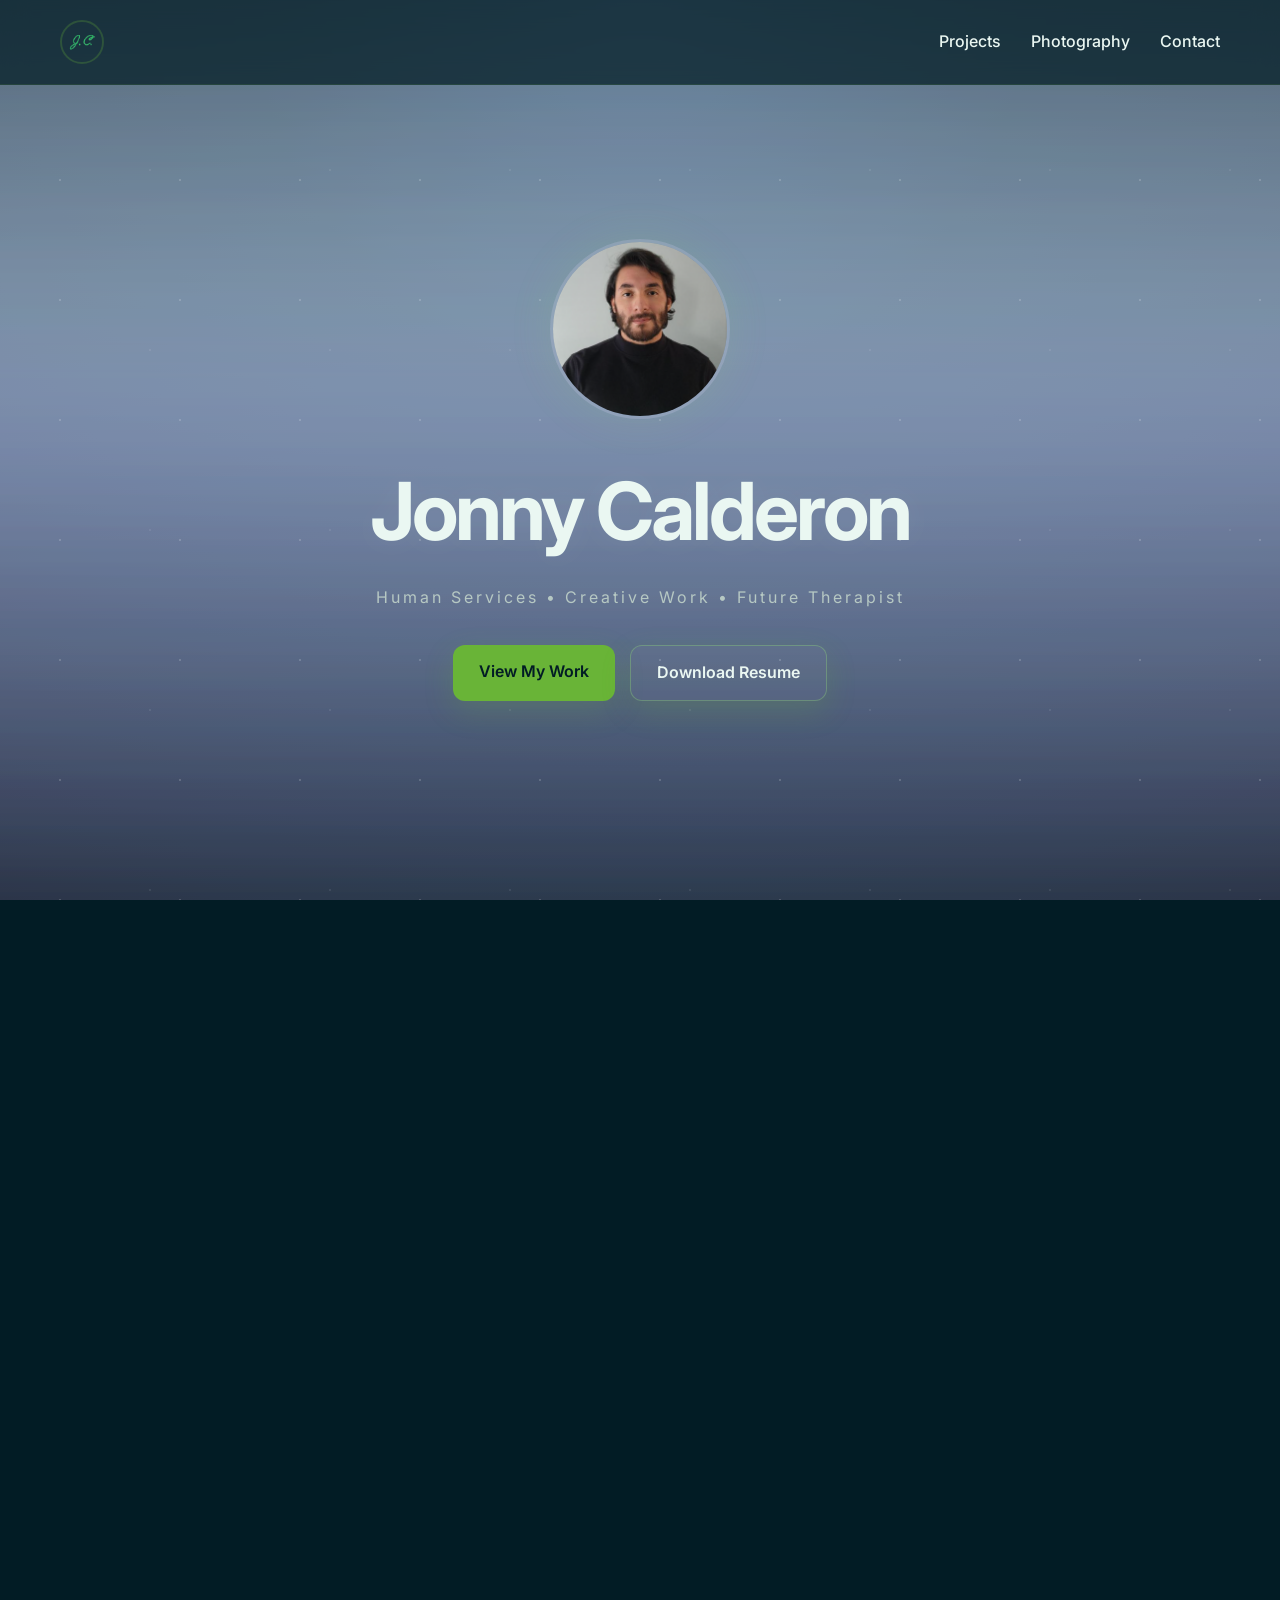
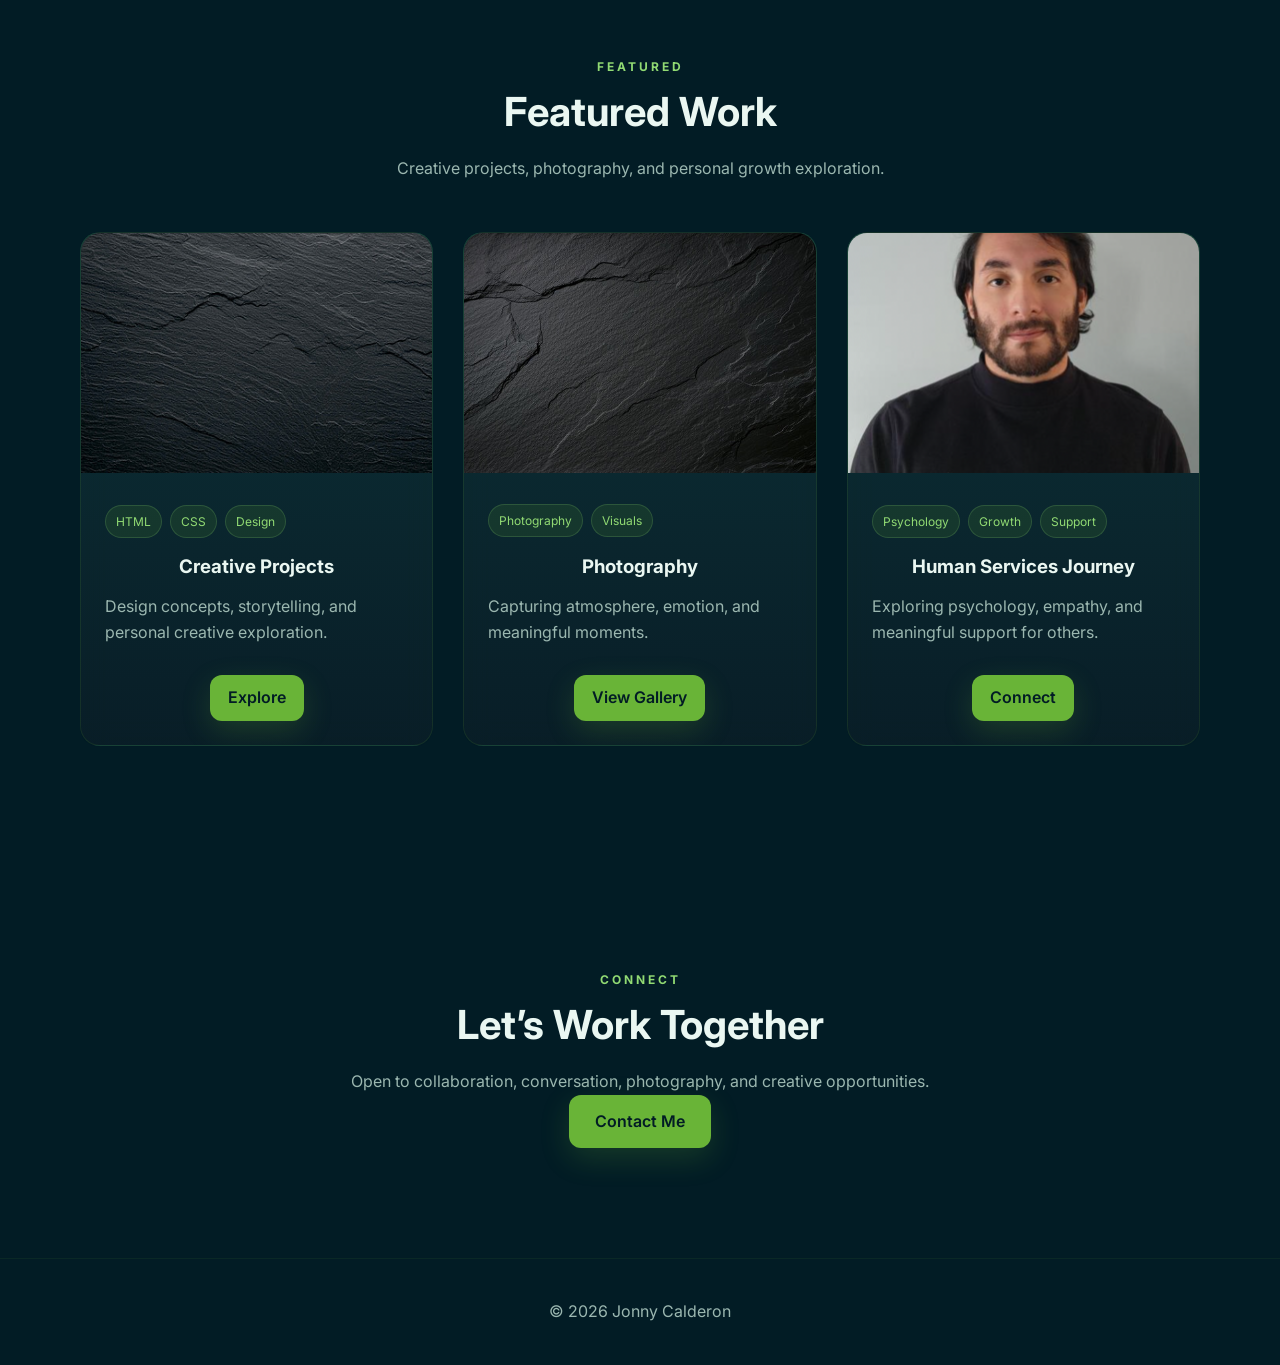
==== index.html @ 70a24534 "Update index.html" ====
<!DOCTYPE html>
<html lang="en">

<head>
  <meta charset="UTF-8">
  <meta name="viewport" content="width=device-width, initial-scale=1.0">

  <title>Jonny Calderon | Portfolio</title>

  <link rel="stylesheet" href="styles.css">

  <link rel="preconnect" href="https://fonts.googleapis.com">
  <link rel="preconnect" href="https://fonts.gstatic.com" crossorigin>
  <link
    href="https://fonts.googleapis.com/css2?family=Inter:wght@300;400;500;600;700&display=swap"
    rel="stylesheet"
  >
</head>

<body class="home-page">

<nav id="navbar">
  <div class="logo">
    <a href="index.html">
      <img src="gjc.png" alt="JC Logo">
    </a>
  </div>

  <button class="menu-toggle" id="menu-toggle" aria-label="Open navigation">
    ☰
  </button>

  <ul id="nav-menu">
    <li><a href="projects.html">Projects</a></li>
    <li><a href="photography.html">Photography</a></li>
    <li><a href="contact.html">Contact</a></li>
  </ul>
</nav>

<section class="hero">
  <div class="stars"></div>

  <div class="aurora aurora-1"></div>
  <div class="aurora aurora-2"></div>
  <div class="aurora aurora-3"></div>
  <div class="aurora aurora-4"></div>

  <div class="hero-content reveal">
    <img src="me.png" alt="Jonny Calderon">

    <h1>Jonny Calderon</h1>

    <p>Human Services • Creative Work • Future Therapist</p>

    <div class="hero-buttons">
      <a href="projects.html" class="btn">View My Work</a>

      <a
        href="resume.pdf"
        class="btn btn-outline"
        download="Jonny-Calderon-Resume.pdf"
      >
        Download Resume
      </a>
    </div>
  </div>
</section>

<section class="section reveal">
  <span class="section-label">Mission</span>

  <h2>Helping Others Feel Seen, Heard, and Valued</h2>

  <p>
    I’m passionate about helping people grow, understand themselves,
    and build meaningful lives through empathy, creativity, and connection.
  </p>
</section>

<section class="quote-banner reveal">
  <h2>
    “My mission is to create spaces where people feel understood,
    supported, and encouraged to grow.”
  </h2>
</section>

<section class="section reveal">
  <span class="section-label">Featured</span>

  <h2>Featured Work</h2>

  <p>
    Creative projects, photography, and personal growth exploration.
  </p>

  <div class="grid">

    <div class="card">
      <img src="slate.jpg" alt="Creative Work">

      <div class="card-content">
        <div class="tags">
          <span>HTML</span>
          <span>CSS</span>
          <span>Design</span>
        </div>

        <h3>Creative Projects</h3>

        <p>
          Design concepts, storytelling, and personal creative exploration.
        </p>

        <a href="projects.html" class="btn small-btn">Explore</a>
      </div>
    </div>

    <div class="card">
      <img src="slate1.jpg" alt="Photography">

      <div class="card-content">
        <div class="tags">
          <span>Photography</span>
          <span>Visuals</span>
        </div>

        <h3>Photography</h3>

        <p>
          Capturing atmosphere, emotion, and meaningful moments.
        </p>

        <a href="photography.html" class="btn small-btn">View Gallery</a>
      </div>
    </div>

    <div class="card">
      <img src="me.png" alt="Human Services">

      <div class="card-content">
        <div class="tags">
          <span>Psychology</span>
          <span>Growth</span>
          <span>Support</span>
        </div>

        <h3>Human Services Journey</h3>

        <p>
          Exploring psychology, empathy, and meaningful support for others.
        </p>

        <a href="contact.html" class="btn small-btn">Connect</a>
      </div>
    </div>

  </div>
</section>

<section class="section reveal">
  <span class="section-label">Connect</span>

  <h2>Let’s Work Together</h2>

  <p>
    Open to collaboration, conversation, photography, and creative opportunities.
  </p>

  <div class="center-btn">
    <a href="contact.html" class="btn">Contact Me</a>
  </div>
</section>

<footer>
  © 2026 Jonny Calderon
</footer>

<script src="app.js"></script>

</body>
</html>
---- styles.css ----
:root {
  --bg: #021C25;
  --bg-2: #041E2A;
  --bg-3: #091E27;

  --surface: #0D3338;
  --surface-light: #165A54;

  --green: #69B437;
  --green-light: #91DA73;

  --blue: #508CFF;
  --purple: #8C5AFF;
  --pink: #FF5AB4;

  --text: #EAF7F2;
  --muted: #9BB7B0;
}

/* RESET + BASE */

* {
  margin: 0;
  padding: 0;
  box-sizing: border-box;
}

::selection {
  background: rgba(105,180,55,0.35);
  color: var(--text);
}

html {
  scroll-behavior: smooth;
}

body {
  font-family: 'Inter', sans-serif;
  background: var(--bg);
  color: var(--text);
  line-height: 1.6;
  overflow-x: hidden;
}

/* NAVBAR */

nav {
  width: 100%;
  padding: 20px 60px;

  display: flex;
  justify-content: space-between;
  align-items: center;

  position: fixed;
  top: 0;
  left: 0;
  z-index: 1000;

  background: rgba(2,28,37,0.72);
  backdrop-filter: blur(14px);

  border-bottom: 1px solid rgba(105,180,55,0.12);
  transition: 0.3s ease;
}

nav.scrolled {
  background: rgba(2,28,37,0.96);
  box-shadow: 0 10px 30px rgba(0,0,0,0.25);
}

.logo img {
  width: 44px;
  height: 44px;
  object-fit: cover;
  border-radius: 50%;
  display: block;
  border: 2px solid rgba(105,180,55,0.25);
  transition: 0.3s ease;
}

.logo img:hover {
  transform: scale(1.08);
  border-color: rgba(145,218,115,0.6);
}

nav ul {
  display: flex;
  gap: 30px;
  list-style: none;
}

nav a {
  text-decoration: none;
  color: var(--text);
  font-weight: 500;
  transition: 0.3s ease;
}

nav a:hover,
nav a.active {
  color: var(--green);
}

/* MOBILE MENU BUTTON */

.menu-toggle {
  display: none;

  background: transparent;
  color: var(--text);

  border: 1px solid rgba(145,218,115,0.25);
  border-radius: 10px;

  padding: 8px 12px;

  font-size: 1.5rem;
  line-height: 1;

  cursor: pointer;
}

/* HERO */

.hero {
  min-height: 100vh;
  position: relative;
  overflow: hidden;

  display: flex;
  justify-content: center;
  align-items: center;
  text-align: center;

  padding: 120px 20px 80px;

  background:
    radial-gradient(
      circle at top,
      #16314a 0%,
      #091E27 35%,
      #04141d 70%,
      #020b11 100%
    );
}

/* STARS */

.stars {
  position: absolute;
  inset: 0;

  background-image:
    radial-gradient(circle, rgba(255,255,255,0.75) 1px, transparent 1px),
    radial-gradient(circle, rgba(255,255,255,0.35) 1px, transparent 1px);

  background-size: 120px 120px, 180px 180px;
  background-position: 0 0, 60px 80px;

  opacity: 0.22;

  animation: starsDrift 80s linear infinite;
}

@keyframes starsDrift {
  from {
    transform: translateY(0);
  }

  to {
    transform: translateY(80px);
  }
}

/* DANCING AURORA */

.aurora {
  position: absolute;

  width: 160%;
  height: 220%;

  top: -65%;
  left: -30%;

  opacity: 0.75;
  filter: blur(55px);

  mix-blend-mode: screen;
  pointer-events: none;
}

.aurora-1 {
  background:
    linear-gradient(
      180deg,
      transparent 0%,
      rgba(105,180,55,0.10) 10%,
      rgba(145,218,115,0.55) 45%,
      rgba(105,180,55,0.12) 75%,
      transparent 100%
    );

  animation: danceAurora1 14s ease-in-out infinite alternate;
}

.aurora-2 {
  background:
    linear-gradient(
      180deg,
      transparent 0%,
      rgba(80,140,255,0.08) 20%,
      rgba(80,140,255,0.45) 50%,
      rgba(80,140,255,0.08) 80%,
      transparent 100%
    );

  animation: danceAurora2 20s ease-in-out infinite alternate;
}

.aurora-3 {
  background:
    linear-gradient(
      180deg,
      transparent 0%,
      rgba(140,90,255,0.10) 15%,
      rgba(140,90,255,0.38) 50%,
      rgba(140,90,255,0.06) 80%,
      transparent 100%
    );

  animation: danceAurora3 18s ease-in-out infinite alternate;
}

.aurora-4 {
  background:
    linear-gradient(
      180deg,
      transparent 0%,
      rgba(255,90,180,0.05) 20%,
      rgba(255,90,180,0.18) 50%,
      rgba(255,90,180,0.04) 80%,
      transparent 100%
    );

  animation: danceAurora4 24s ease-in-out infinite alternate;
}

@keyframes danceAurora1 {
  0% {
    transform: translateX(-8%) translateY(-2%) skewX(-12deg) rotate(-8deg) scaleY(1);
  }

  50% {
    transform: translateX(4%) translateY(3%) skewX(-6deg) rotate(-4deg) scaleY(1.15);
  }

  100% {
    transform: translateX(-4%) translateY(6%) skewX(-10deg) rotate(-7deg) scaleY(1.05);
  }
}

@keyframes danceAurora2 {
  0% {
    transform: translateX(5%) translateY(-4%) skewX(10deg) rotate(6deg) scaleY(1);
  }

  50% {
    transform: translateX(-6%) translateY(5%) skewX(6deg) rotate(3deg) scaleY(1.2);
  }

  100% {
    transform: translateX(4%) translateY(-3%) skewX(9deg) rotate(5deg) scaleY(1.08);
  }
}

@keyframes danceAurora3 {
  0% {
    transform: translateX(-3%) translateY(5%) skewX(-8deg) rotate(-5deg) scaleY(1);
  }

  50% {
    transform: translateX(6%) translateY(-2%) skewX(-4deg) rotate(-2deg) scaleY(1.15);
  }

  100% {
    transform: translateX(-5%) translateY(4%) skewX(-7deg) rotate(-4deg) scaleY(1.06);
  }
}

@keyframes danceAurora4 {
  0% {
    transform: translateX(6%) translateY(3%) skewX(12deg) rotate(8deg) scaleY(1);
  }

  50% {
    transform: translateX(-5%) translateY(-4%) skewX(7deg) rotate(4deg) scaleY(1.18);
  }

  100% {
    transform: translateX(4%) translateY(5%) skewX(10deg) rotate(6deg) scaleY(1.08);
  }
}

/* HERO CONTENT */

.hero-content {
  position: relative;
  z-index: 2;

  max-width: 760px;
  padding: 30px;

  text-align: center;
}

.hero img {
  width: 180px;
  height: 180px;

  object-fit: cover;
  border-radius: 50%;

  border: 3px solid rgba(255,255,255,0.15);
  margin-bottom: 20px;

  box-shadow: 0 0 40px rgba(145,218,115,0.15);
}

.hero h1 {
  font-size: 5rem;
  font-weight: 700;

  margin-bottom: 10px;
  letter-spacing: -3px;

  text-shadow: 0 0 30px rgba(255,255,255,0.08);
}

.hero p {
  color: #b6c8c3;
  letter-spacing: 3px;
  margin-bottom: 35px;
  font-size: 1rem;
}

.hero-buttons {
  display: flex;
  justify-content: center;
  gap: 15px;
  flex-wrap: wrap;
}

/* BUTTONS */

.btn {
  display: inline-block;
  padding: 14px 26px;

  background: var(--green);
  color: #021C25;

  border-radius: 12px;

  text-decoration: none;
  font-weight: 600;

  transition: 0.3s ease;

  box-shadow: 0 10px 30px rgba(105,180,55,0.2);
}

.btn:hover {
  background: var(--green-light);
  transform: translateY(-3px);
  box-shadow: 0 14px 40px rgba(145,218,115,0.25);
}

.btn-outline {
  background: rgba(255,255,255,0.03);
  color: var(--text);
  border: 1px solid rgba(145,218,115,0.35);
}

.btn-outline:hover {
  background: rgba(145,218,115,0.12);
  color: var(--green-light);
}

.small-btn {
  padding: 10px 18px;
  margin-top: 10px;
}

/* SECTIONS */

.section {
  width: 100%;
  padding: 110px 80px;
  text-align: center;
}

.section-label {
  display: inline-block;

  color: var(--green-light);

  text-transform: uppercase;
  letter-spacing: 3px;

  font-size: 0.75rem;
  font-weight: 700;

  margin-bottom: 12px;
}

.section h2 {
  max-width: 950px;

  margin: 0 auto 20px;

  text-align: center;

  font-size: 2.5rem;
  line-height: 1.2;
}

.section p {
  max-width: 700px;

  margin: 0 auto;

  text-align: center;

  color: var(--muted);
}

/* QUOTE */

.quote-banner {
  width: min(90%, 1000px);

  margin: 30px auto;

  padding: 60px 40px;

  text-align: center;

  border-radius: 28px;

  background:
    linear-gradient(
      135deg,
      rgba(13,51,56,0.95),
      rgba(22,90,84,0.65)
    );

  border: 1px solid rgba(145,218,115,0.18);
  box-shadow: 0 20px 50px rgba(0,0,0,0.25);
}

.quote-banner h2 {
  max-width: 850px;

  margin: 0 auto;

  font-size: 2rem;
  line-height: 1.35;
}

/* GRID / CARDS */

.grid {
  width: 100%;
  max-width: 1200px;

  margin: 50px auto 0;

  display: grid;
  grid-template-columns: repeat(auto-fit, minmax(320px, 1fr));

  gap: 30px;
}

.card {
  background:
    linear-gradient(
      180deg,
      rgba(13,51,56,0.95),
      rgba(9,30,39,0.95)
    );

  border-radius: 20px;

  overflow: hidden;

  border: 1px solid rgba(105,180,55,0.12);
  backdrop-filter: blur(12px);

  transition: 0.35s ease;
}

.card:hover {
  transform: translateY(-8px);
  border-color: rgba(145,218,115,0.45);

  box-shadow:
    0 20px 40px rgba(0,0,0,0.35),
    0 0 35px rgba(105,180,55,0.12);
}

.card img {
  width: 100%;
  height: 240px;

  object-fit: cover;
}

.card-content {
  padding: 24px;
}

.card h3 {
  margin-bottom: 12px;
}

.card p {
  text-align: left;
  color: var(--muted);
  margin-bottom: 20px;
}

/* TAGS */

.tags {
  display: flex;
  flex-wrap: wrap;
  gap: 8px;

  margin-bottom: 15px;
}

.tags span {
  font-size: 0.75rem;

  padding: 6px 10px;

  border-radius: 999px;

  background: rgba(105,180,55,0.12);
  color: var(--green-light);

  border: 1px solid rgba(145,218,115,0.18);
}

/* PAGE HEADERS */

.page-header,
.photo-header {
  text-align: center;
  padding: 160px 20px 60px;
}

.page-header h1,
.photo-header h1 {
  font-size: 3rem;
  margin-bottom: 12px;
}

.page-header p,
.photo-header p {
  color: var(--muted);
  max-width: 650px;
  margin: 0 auto;
}

/* PROJECTS */

.projects-section {
  width: 90%;
  max-width: 1200px;

  margin: 0 auto;

  padding: 40px 0 100px;
}

/* PHOTOGRAPHY GALLERY */

.gallery {
  width: 90%;
  max-width: 1400px;

  margin: 0 auto;

  padding: 40px 0 100px;

  display: grid;
  grid-template-columns: repeat(3, 1fr);

  gap: 25px;
}

.gallery-img {
  width: 100%;
  height: 320px;

  object-fit: cover;

  border-radius: 20px;

  cursor: pointer;

  display: block;

  transition:
    transform 0.35s ease,
    box-shadow 0.35s ease;
}

.gallery-img:hover {
  transform: scale(1.03);
  box-shadow: 0 15px 40px rgba(0,0,0,0.45);
}

/* MODAL */

.modal {
  display: none;

  position: fixed;
  inset: 0;

  background: rgba(2,28,37,0.94);

  justify-content: center;
  align-items: center;

  z-index: 9999;

  padding: 20px;

  backdrop-filter: blur(8px);
}

.modal.active {
  display: flex;
}

.modal-content {
  max-width: 90%;
  max-height: 90%;

  object-fit: contain;

  border-radius: 20px;

  animation: modalZoom 0.25s ease;

  box-shadow: 0 20px 60px rgba(0,0,0,0.6);
}

@keyframes modalZoom {
  from {
    transform: scale(0.85);
    opacity: 0;
  }

  to {
    transform: scale(1);
    opacity: 1;
  }
}

.close {
  position: fixed;
  top: 25px;
  right: 35px;

  font-size: 42px;
  font-weight: 300;

  color: white;

  cursor: pointer;

  z-index: 10000;

  transition: 0.3s ease;
}

.close:hover {
  color: var(--green);
  transform: scale(1.1);
}

body.modal-open {
  overflow: hidden;
}

/* CONTACT */

.contact-section {
  min-height: 100vh;

  display: flex;
  justify-content: center;
  align-items: center;

  padding: 140px 20px 100px;
}

.contact-box {
  width: 100%;
  max-width: 700px;

  background:
    linear-gradient(
      180deg,
      rgba(13,51,56,0.95),
      rgba(9,30,39,0.95)
    );

  padding: 50px;

  border-radius: 28px;

  border: 1px solid rgba(105,180,55,0.15);

  backdrop-filter: blur(12px);

  box-shadow: 0 20px 60px rgba(0,0,0,0.35);
}

.contact-box h2 {
  font-size: 2.5rem;
  margin-bottom: 10px;
}

.contact-box p {
  color: var(--muted);
  margin-bottom: 30px;
}

.contact-info,
.social-links {
  display: flex;
  flex-wrap: wrap;
  gap: 15px;

  margin-bottom: 30px;
}

.contact-info a,
.social-links a {
  text-decoration: none;
  color: var(--text);

  background: rgba(22,90,84,0.8);

  padding: 12px 18px;

  border-radius: 12px;

  border: 1px solid rgba(105,180,55,0.15);

  transition: 0.3s ease;
}

.contact-info a:hover,
.social-links a:hover {
  background: var(--green);
  color: #021C25;
  transform: translateY(-2px);
}

/* FORM */

form {
  display: flex;
  flex-direction: column;
  gap: 18px;
}

input,
textarea {
  width: 100%;

  padding: 16px;

  background: rgba(13,51,56,0.7);
  color: var(--text);

  border: 1px solid rgba(105,180,55,0.15);
  border-radius: 14px;

  outline: none;

  transition: 0.3s ease;
}

input:focus,
textarea:focus {
  border-color: var(--green);
  box-shadow: 0 0 0 4px rgba(105,180,55,0.15);
}

textarea {
  resize: vertical;
}

button {
  padding: 16px;

  border: none;
  border-radius: 14px;

  background: var(--green);
  color: #021C25;

  font-weight: 700;

  cursor: pointer;

  transition: 0.3s ease;
}

button:hover {
  background: var(--green-light);
  transform: translateY(-2px);
}

/* SUCCESS MESSAGE */

#success-message {
  display: none;

  margin-top: 25px;

  text-align: center;

  padding: 25px;

  border-radius: 18px;

  background: rgba(105,180,55,0.12);
  border: 1px solid rgba(145,218,115,0.2);
}

#success-message h3 {
  color: var(--green-light);
  margin-bottom: 10px;
}

#success-message p {
  color: var(--muted);
}

/* SUCCESS PAGE */

.success-icon {
  width: 90px;
  height: 90px;

  margin: 0 auto 25px;

  display: flex;
  justify-content: center;
  align-items: center;

  font-size: 2.5rem;

  border-radius: 50%;

  background: rgba(105,180,55,0.15);
  border: 1px solid rgba(145,218,115,0.25);
  box-shadow: 0 0 40px rgba(145,218,115,0.12);
}

/* WOOHOO CAT */

.woohoo-cat {
  margin-top: 40px;

  display: flex;
  flex-direction: column;
  align-items: center;
}

.woohoo-cat img {
  width: 180px;
  height: 180px;

  object-fit: contain;

  padding: 12px;

  border-radius: 50%;

  background: rgba(255,255,255,0.03);
  border: 2px solid rgba(145,218,115,0.15);

  user-select: none;

  filter: drop-shadow(0 10px 25px rgba(0,0,0,0.35));

  animation: catFloat 3s ease-in-out infinite;
}

.woohoo-cat p {
  margin-top: 18px;

  font-size: 1.1rem;
  font-weight: 600;

  color: var(--green-light);

  letter-spacing: 3px;
}

@keyframes catFloat {
  0% {
    transform: translateY(0px);
  }

  50% {
    transform: translateY(-10px);
  }

  100% {
    transform: translateY(0px);
  }
}

/* REVEAL */

.reveal {
  opacity: 0;
  transform: translateY(35px);

  transition:
    opacity 0.8s ease,
    transform 0.8s ease;
}

.reveal.show {
  opacity: 1;
  transform: translateY(0);
}

/* FOOTER */

footer {
  text-align: center;
  padding: 40px;

  color: var(--muted);

  border-top: 1px solid rgba(105,180,55,0.08);
}

/* RESPONSIVE */

@media (max-width: 1000px) {

  .gallery {
    grid-template-columns: repeat(2, 1fr);
  }

}

@media (max-width: 768px) {

  nav {
    padding: 18px 20px;
    flex-direction: row;
    justify-content: space-between;
  }

  .menu-toggle {
    display: block;
  }

  nav ul {
    position: absolute;
    top: 84px;
    left: 20px;
    right: 20px;

    display: none;
    flex-direction: column;
    align-items: center;
    gap: 18px;

    padding: 25px;

    background: rgba(2,28,37,0.96);
    backdrop-filter: blur(14px);

    border: 1px solid rgba(145,218,115,0.18);
    border-radius: 18px;

    box-shadow: 0 20px 50px rgba(0,0,0,0.35);
  }

  nav ul.show {
    display: flex;
  }

  .hero {
    padding-top: 130px;
  }

  .hero h1 {
    font-size: 2.8rem;
    letter-spacing: -1px;
  }

  .hero img {
    width: 140px;
    height: 140px;
  }

  .section {
    padding: 80px 20px;
  }

  .section h2 {
    font-size: 2rem;
  }

  .quote-banner {
    width: 90%;
    padding: 45px 25px;
  }

  .quote-banner h2 {
    font-size: 1.4rem;
  }

  .page-header,
  .photo-header {
    padding-top: 140px;
  }

  .contact-section {
    padding-top: 140px;
  }

  .contact-box {
    padding: 35px 25px;
  }

  .gallery {
    grid-template-columns: 1fr;
  }

  .gallery-img {
    height: 260px;
  }

  .woohoo-cat img {
    width: 140px;
    height: 140px;
  }

}
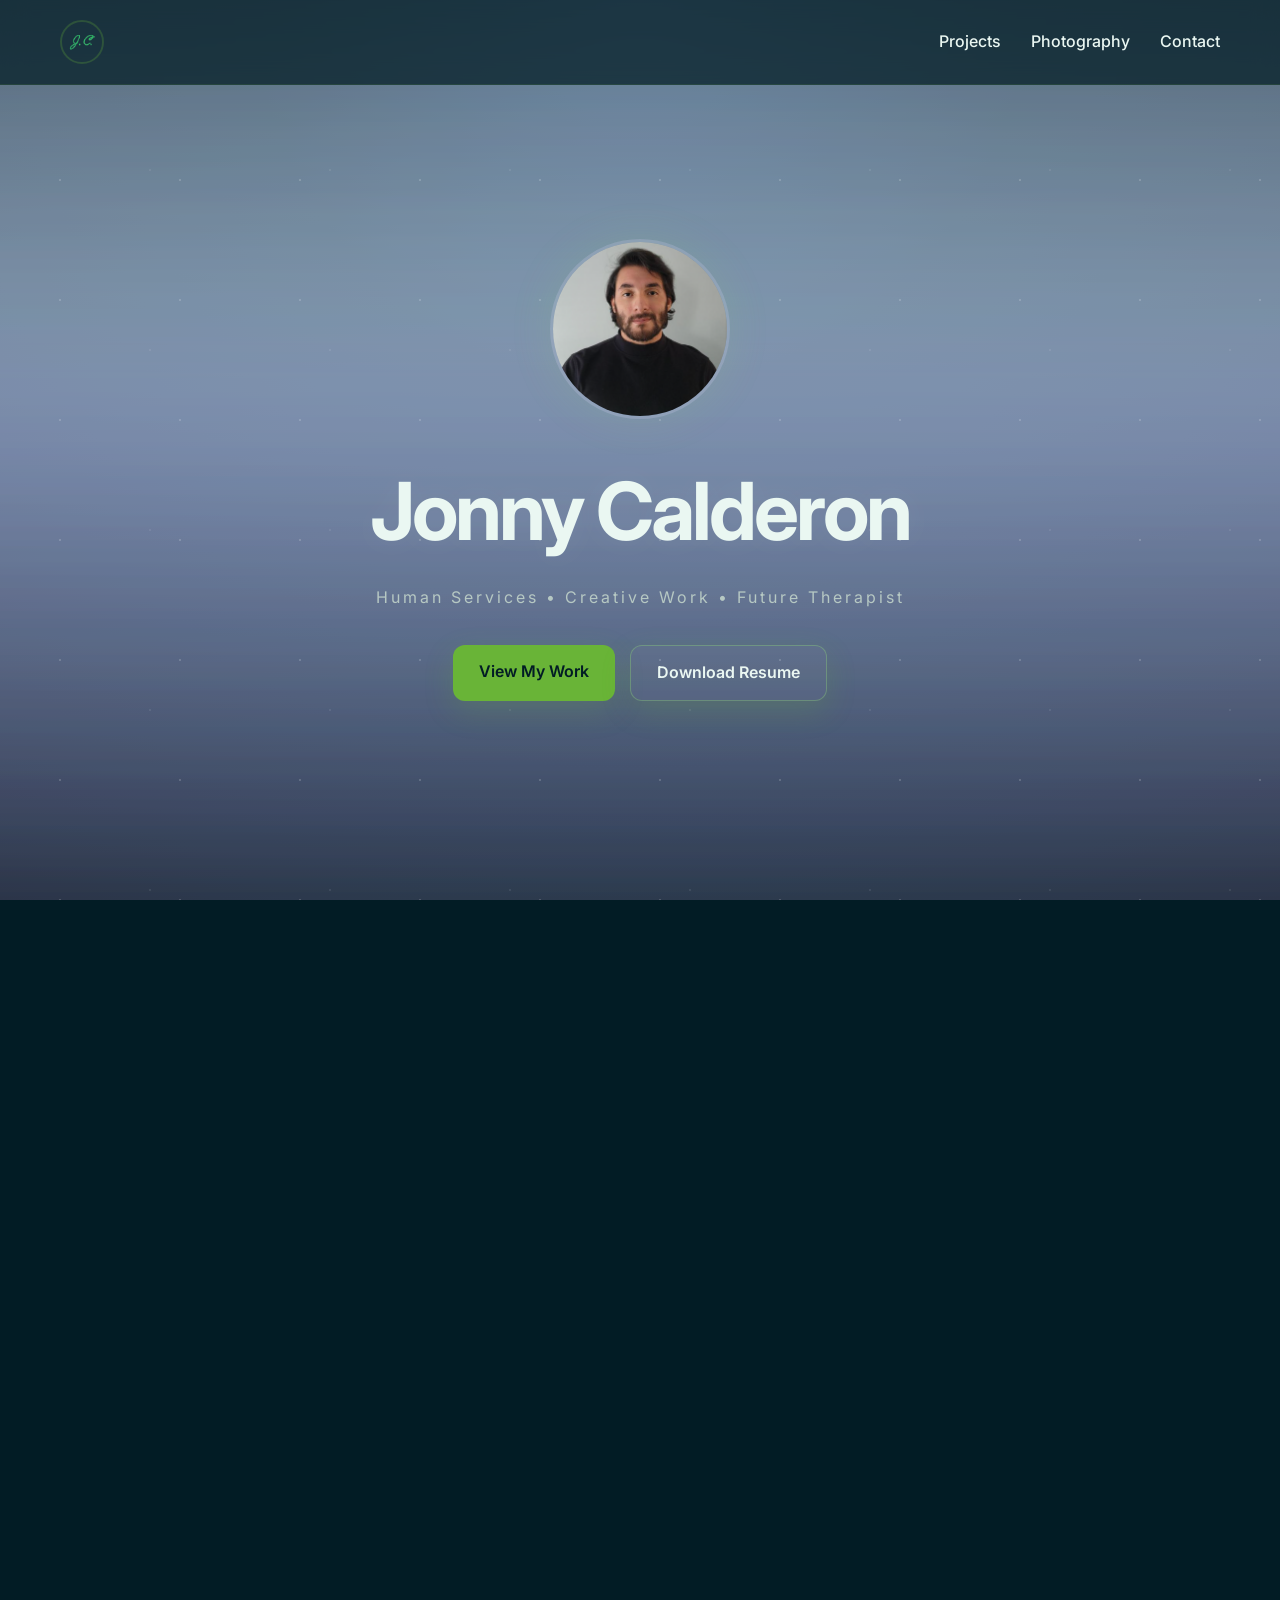
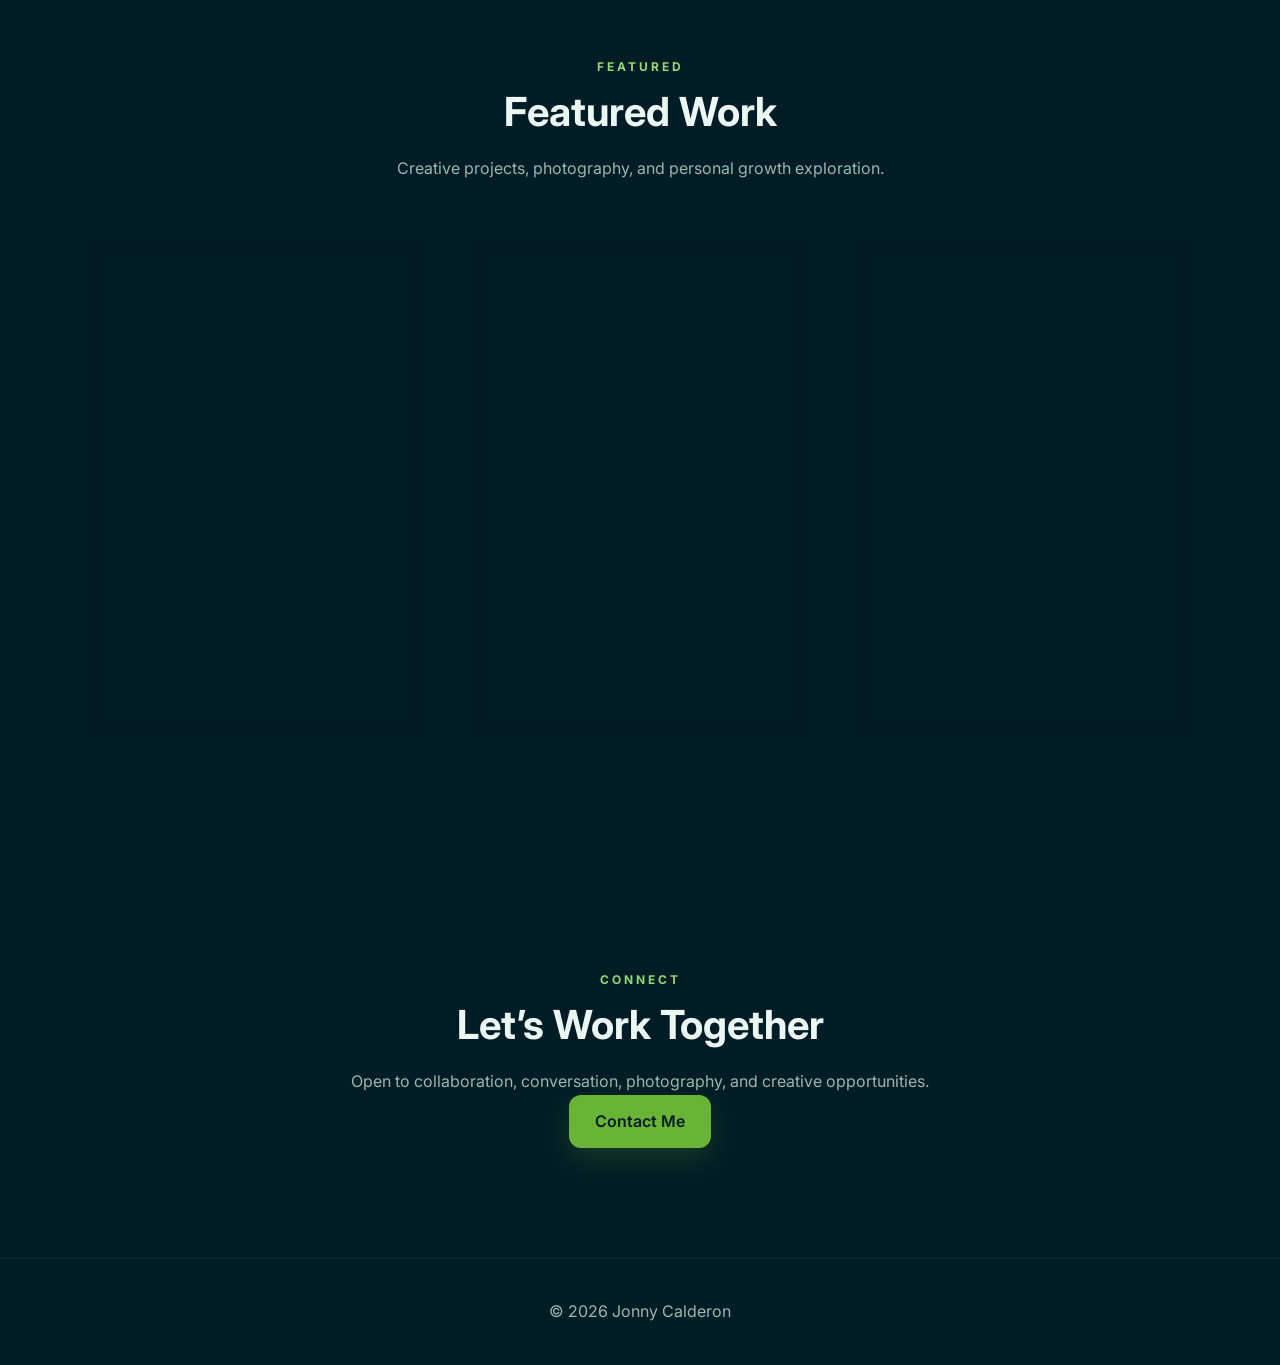
==== commit 688b6788: "Update index.html" ====
--- a/index.html
+++ b/index.html
@@ -56,9 +56,9 @@
       <a href="projects.html" class="btn">View My Work</a>
 
       <a
-        href="resume.pdf"
+        href="26 resume.pdf"
         class="btn btn-outline"
-        download="Jonny-Calderon-Resume.pdf"
+        download="26 resume.pdf"
       >
         Download Resume
       </a>
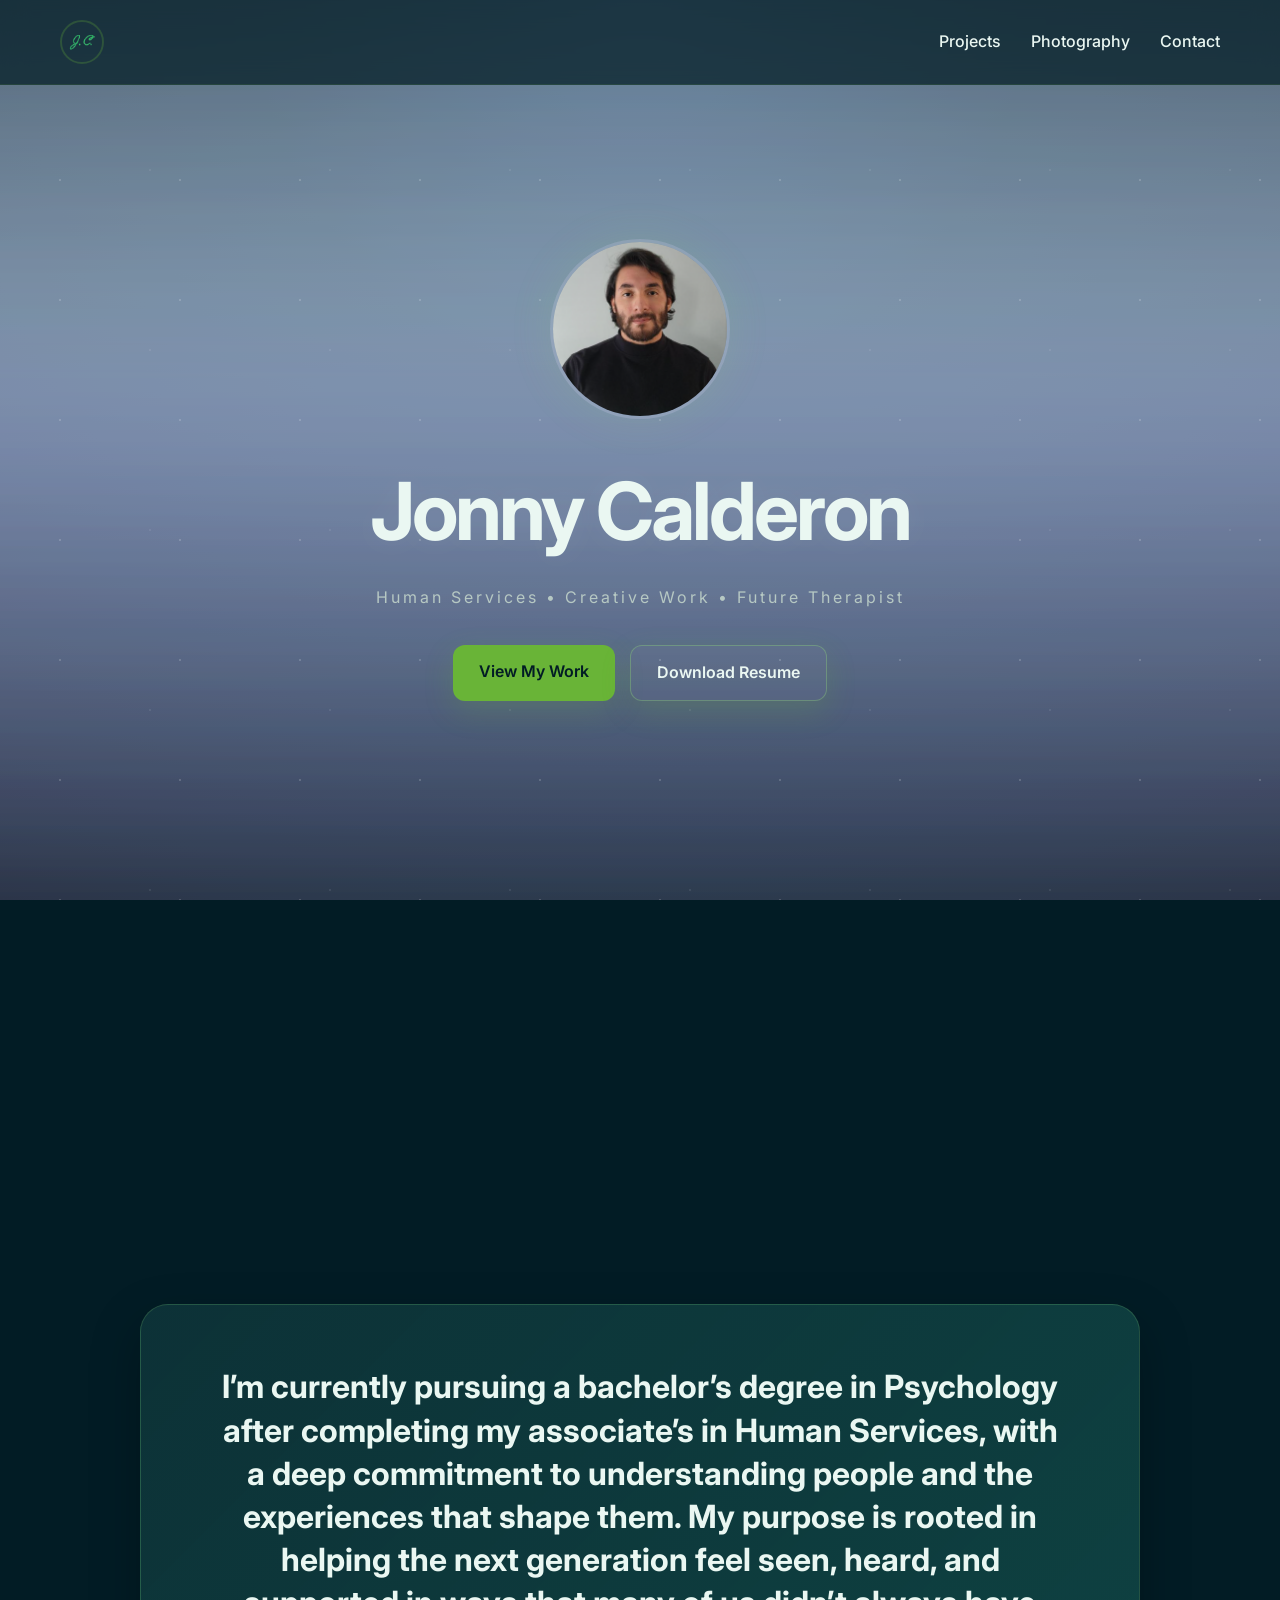
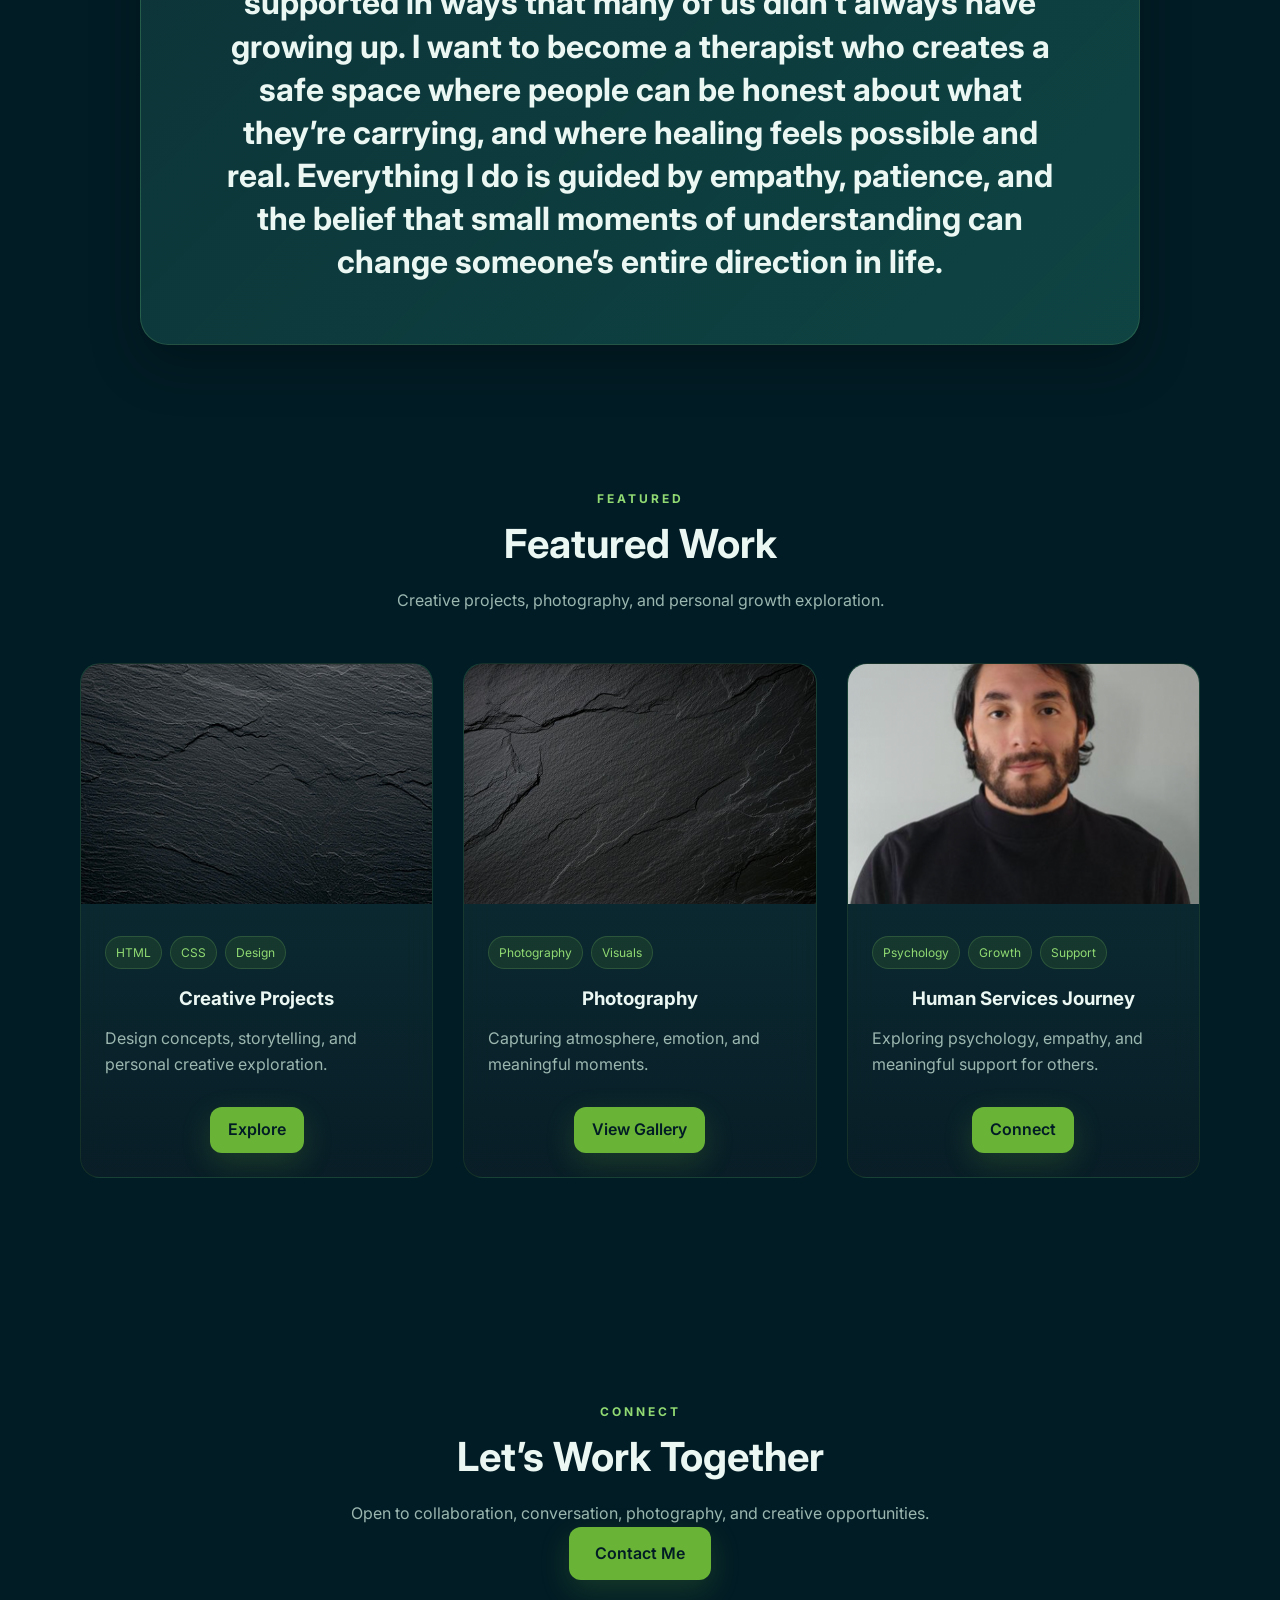
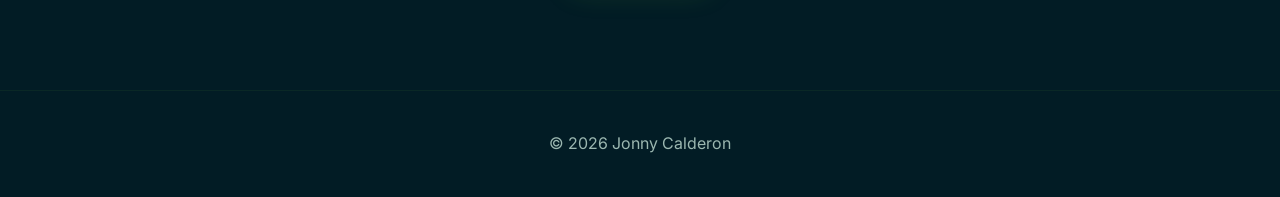
==== commit 7b45c332: "Update index.html" ====
--- a/index.html
+++ b/index.html
@@ -67,7 +67,7 @@
 </section>
 
 <section class="section reveal">
-  <span class="section-label">Mission</span>
+  <span class="section-label">About me</span>
 
   <h2>Helping Others Feel Seen, Heard, and Valued</h2>
 
@@ -79,8 +79,8 @@
 
 <section class="quote-banner reveal">
   <h2>
-    “My mission is to create spaces where people feel understood,
-    supported, and encouraged to grow.”
+    I’m currently pursuing a bachelor’s degree in Psychology after completing my associate’s in Human Services, with a deep commitment to understanding people and the experiences that shape them. My purpose is rooted in helping the next generation feel seen, heard, and supported in ways that many of us didn’t always have growing up. I want to become a therapist who creates a safe space where people can be honest about what they’re carrying, and where healing feels possible and real. Everything I do is guided by empathy, patience, and the belief that small moments of understanding can change someone’s entire direction in life.
+
   </h2>
 </section>
 
--- a/styles.css
+++ b/styles.css
@@ -933,7 +933,62 @@
   }
 }
 
-/* REVEAL */
+/* REVEAL */ 
+.contact-popup-btn {
+  color: var(--text);
+  background: rgba(22,90,84,0.8);
+  padding: 12px 18px;
+  border-radius: 12px;
+  border: 1px solid rgba(105,180,55,0.15);
+  cursor: pointer;
+}
+
+.phone-popup {
+  display: none;
+  position: fixed;
+  inset: 0;
+  background: rgba(2,28,37,0.85);
+  backdrop-filter: blur(8px);
+  z-index: 9999;
+  justify-content: center;
+  align-items: center;
+  padding: 20px;
+}
+
+.phone-popup.show {
+  display: flex;
+}
+
+.phone-popup-box {
+  position: relative;
+  width: min(90%, 420px);
+  background: linear-gradient(180deg, rgba(13,51,56,0.98), rgba(9,30,39,0.98));
+  border: 1px solid rgba(145,218,115,0.25);
+  border-radius: 24px;
+  padding: 35px;
+  text-align: center;
+}
+
+.phone-popup-close {
+  position: absolute;
+  top: 12px;
+  right: 16px;
+  background: transparent;
+  color: var(--text);
+  font-size: 2rem;
+  padding: 0;
+}
+
+.phone-number {
+  display: inline-block;
+  margin-top: 15px;
+  color: #021C25;
+  background: var(--green);
+  padding: 12px 18px;
+  border-radius: 12px;
+  text-decoration: none;
+  font-weight: 700;
+}
 
 .reveal {
   opacity: 0;
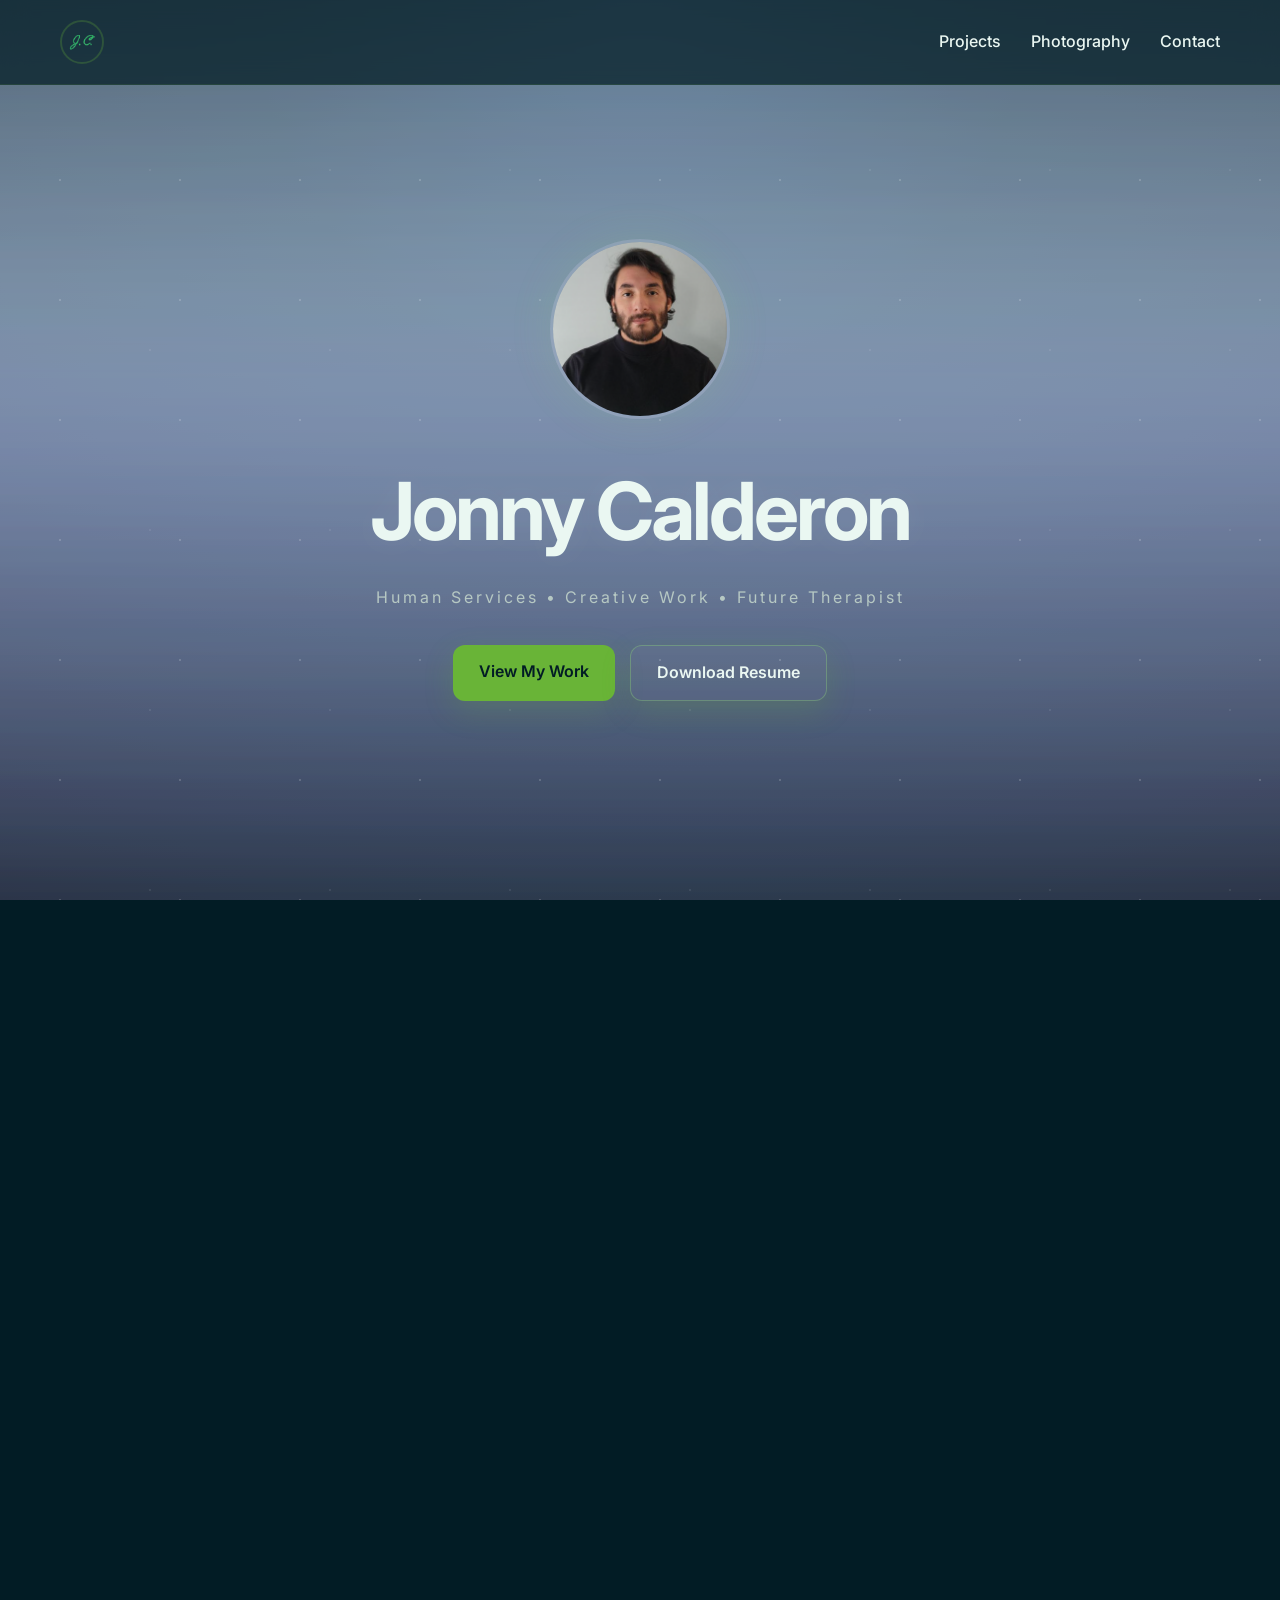
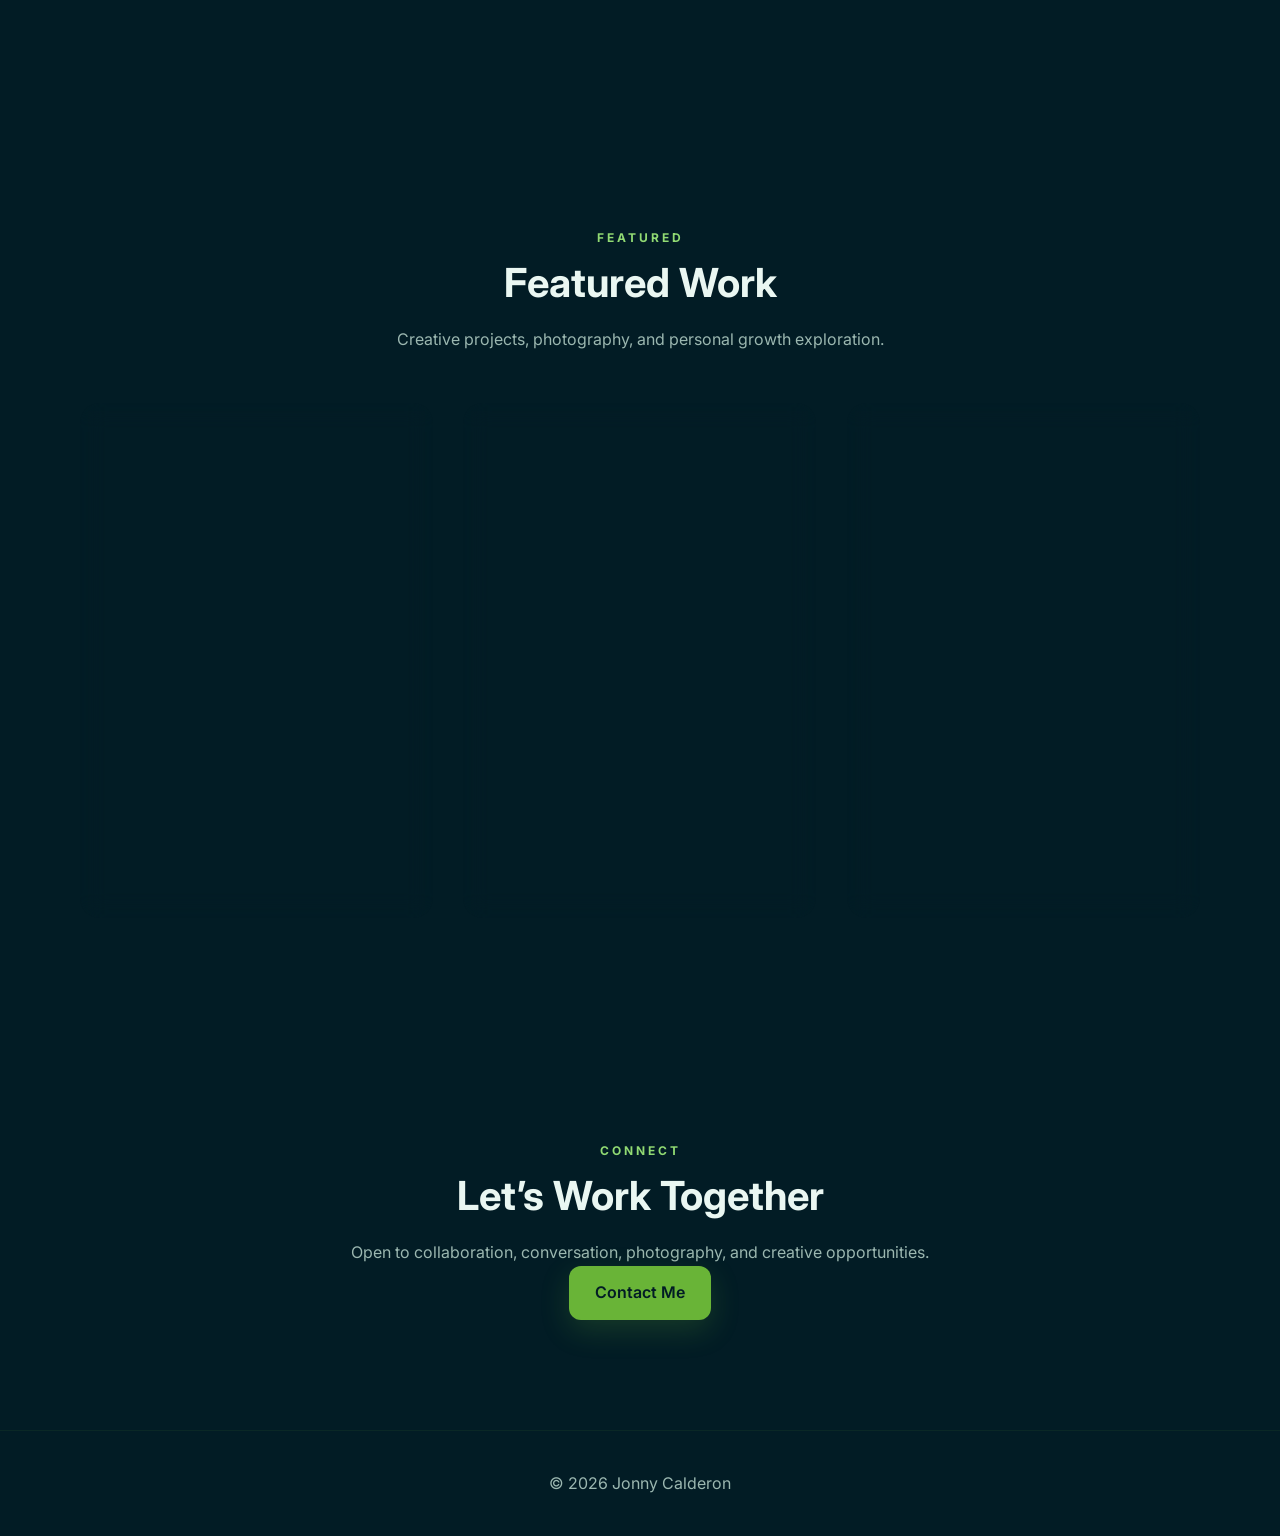
==== commit 718aa3fe: "Update index.html" ====
--- a/index.html
+++ b/index.html
@@ -72,15 +72,14 @@
   <h2>Helping Others Feel Seen, Heard, and Valued</h2>
 
   <p>
-    I’m passionate about helping people grow, understand themselves,
-    and build meaningful lives through empathy, creativity, and connection.
+    I’m currently pursuing a bachelor’s degree in Psychology after completing my associate’s in Human Services, with a deep commitment to understanding people and the experiences that shape them. My purpose is rooted in helping the next generation feel seen, heard, and supported in ways that many of us didn’t always have growing up. I want to become a therapist who creates a safe space where people can be honest about what they’re carrying, and where healing feels possible and real. Everything I do is guided by empathy, patience, and the belief that small moments of understanding can change someone’s entire direction in life.
   </p>
 </section>
 
 <section class="quote-banner reveal">
   <h2>
-    I’m currently pursuing a bachelor’s degree in Psychology after completing my associate’s in Human Services, with a deep commitment to understanding people and the experiences that shape them. My purpose is rooted in helping the next generation feel seen, heard, and supported in ways that many of us didn’t always have growing up. I want to become a therapist who creates a safe space where people can be honest about what they’re carrying, and where healing feels possible and real. Everything I do is guided by empathy, patience, and the belief that small moments of understanding can change someone’s entire direction in life.
-
+    I’m passionate about helping people grow, understand themselves,
+    and build meaningful lives through empathy, creativity, and connection.
   </h2>
 </section>
 
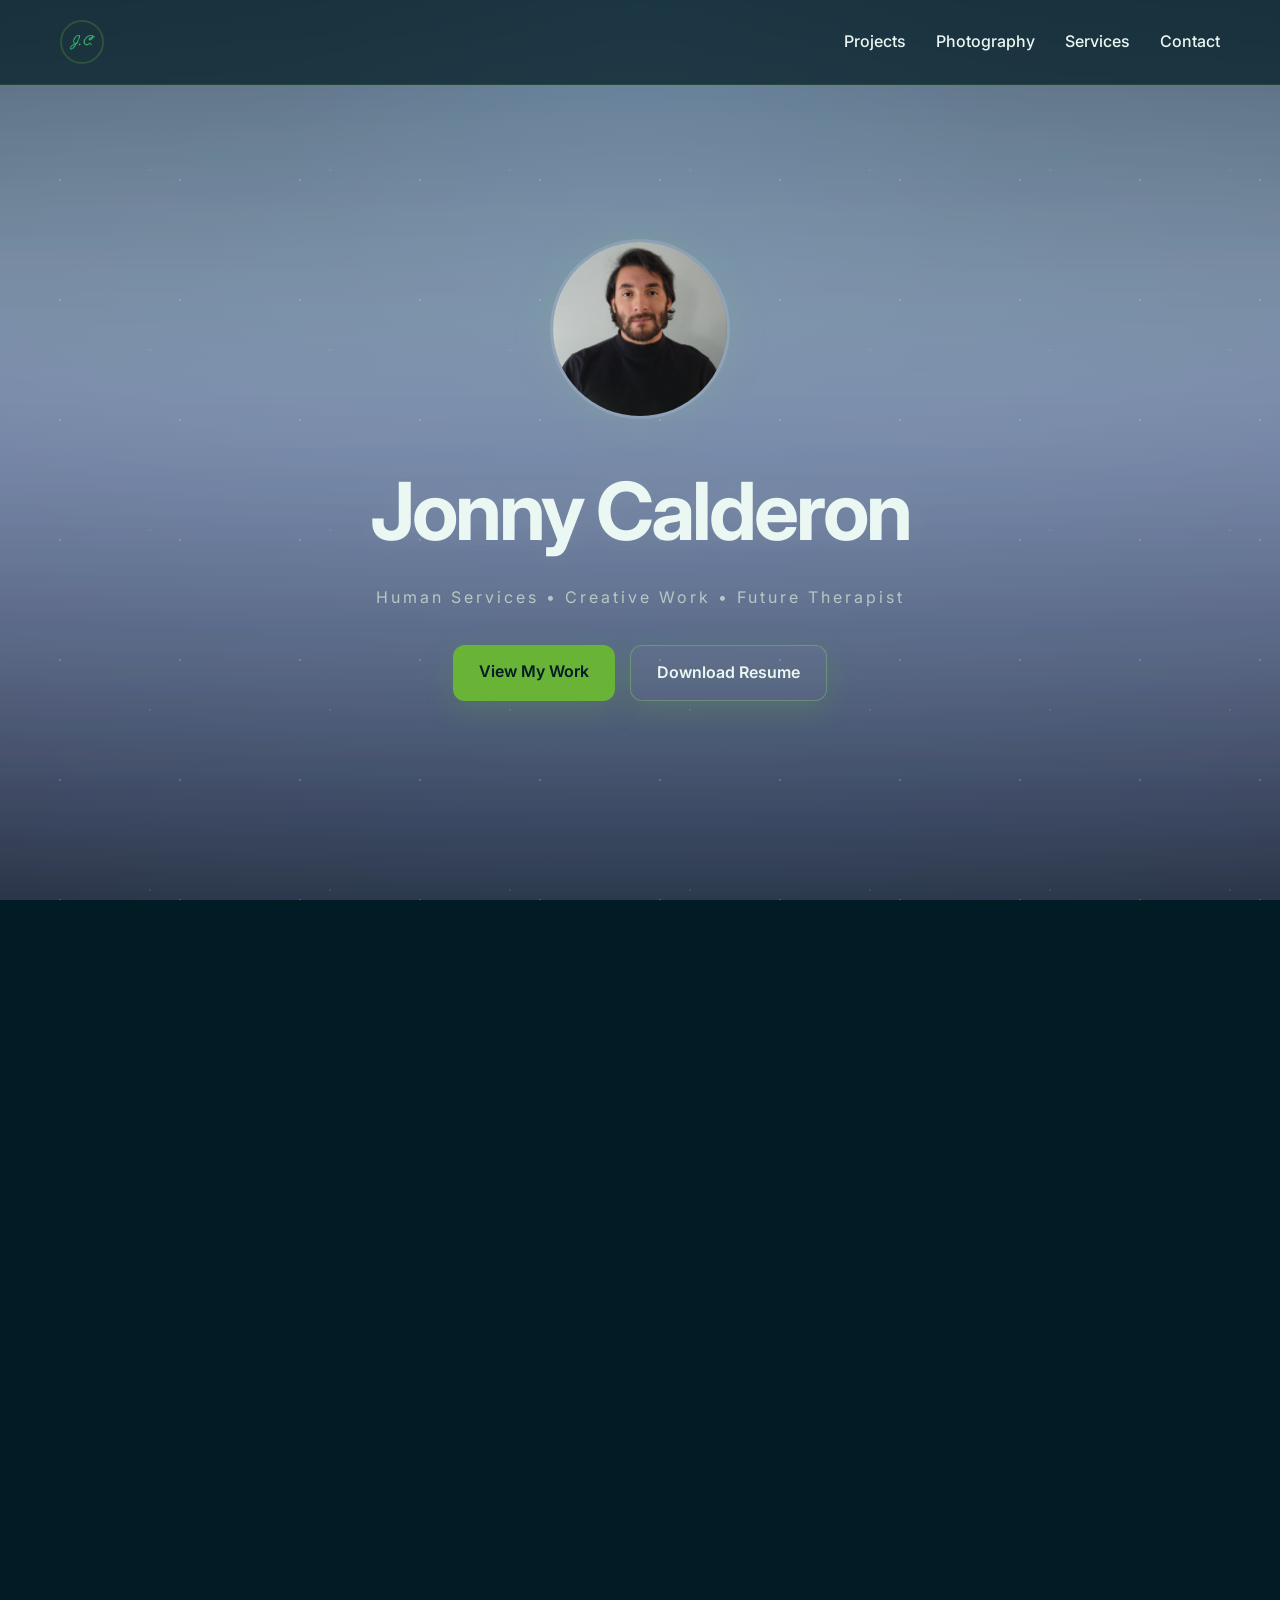
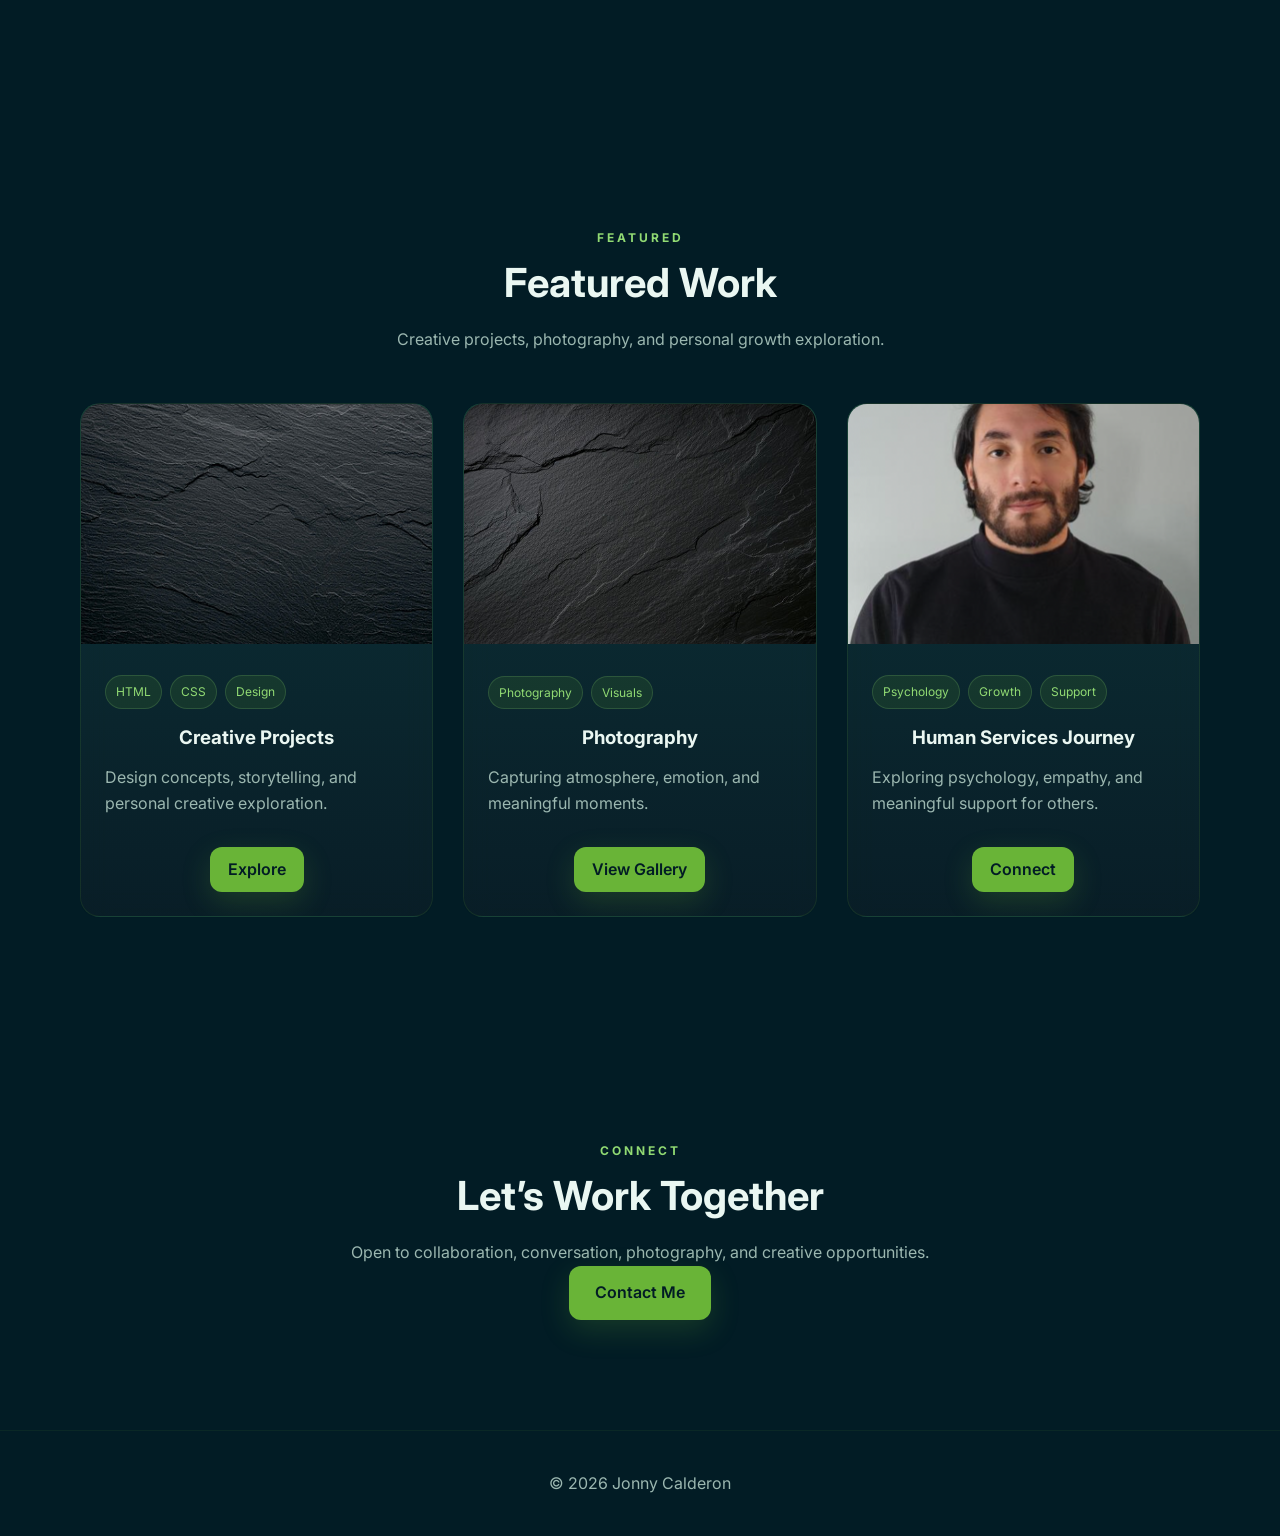
==== commit c7608772: "Update index.html" ====
--- a/index.html
+++ b/index.html
@@ -33,6 +33,7 @@
   <ul id="nav-menu">
     <li><a href="projects.html">Projects</a></li>
     <li><a href="photography.html">Photography</a></li>
+    <li><a href="services.html">Services</a></li>
     <li><a href="contact.html">Contact</a></li>
   </ul>
 </nav>
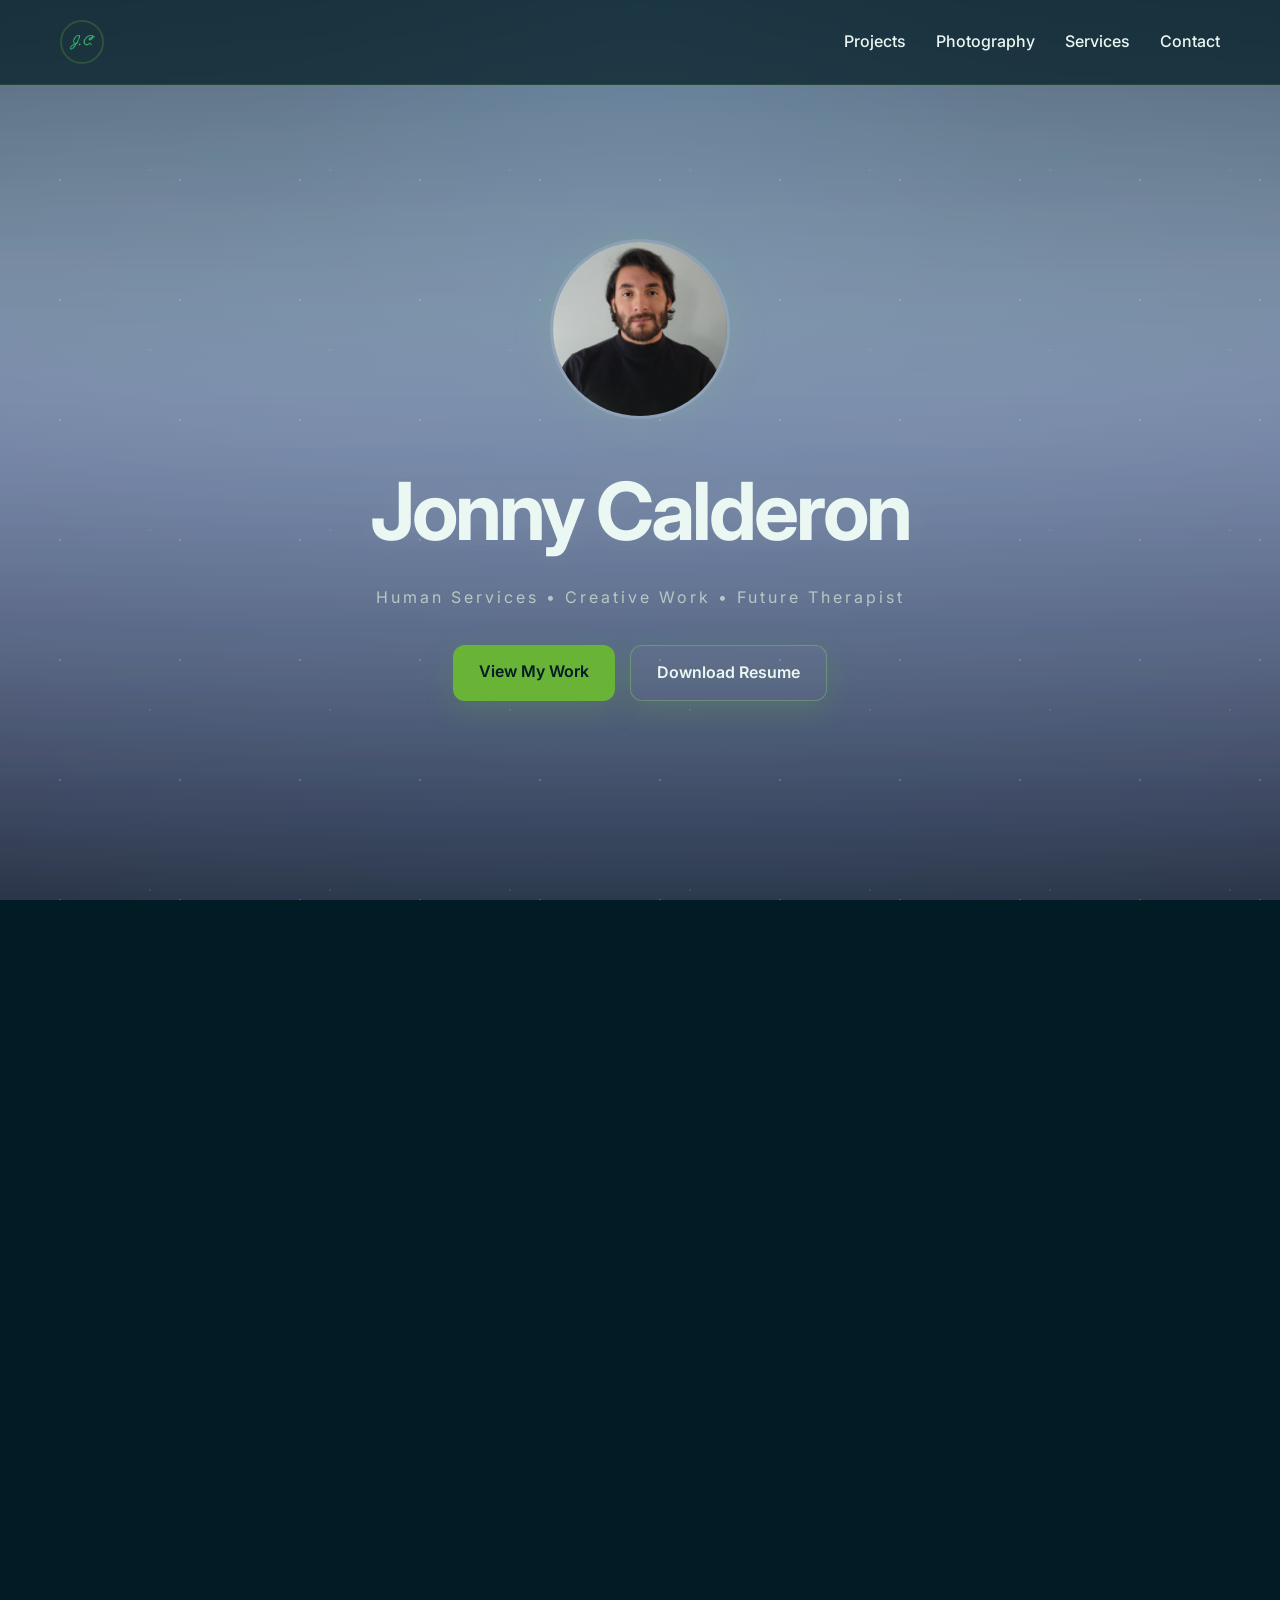
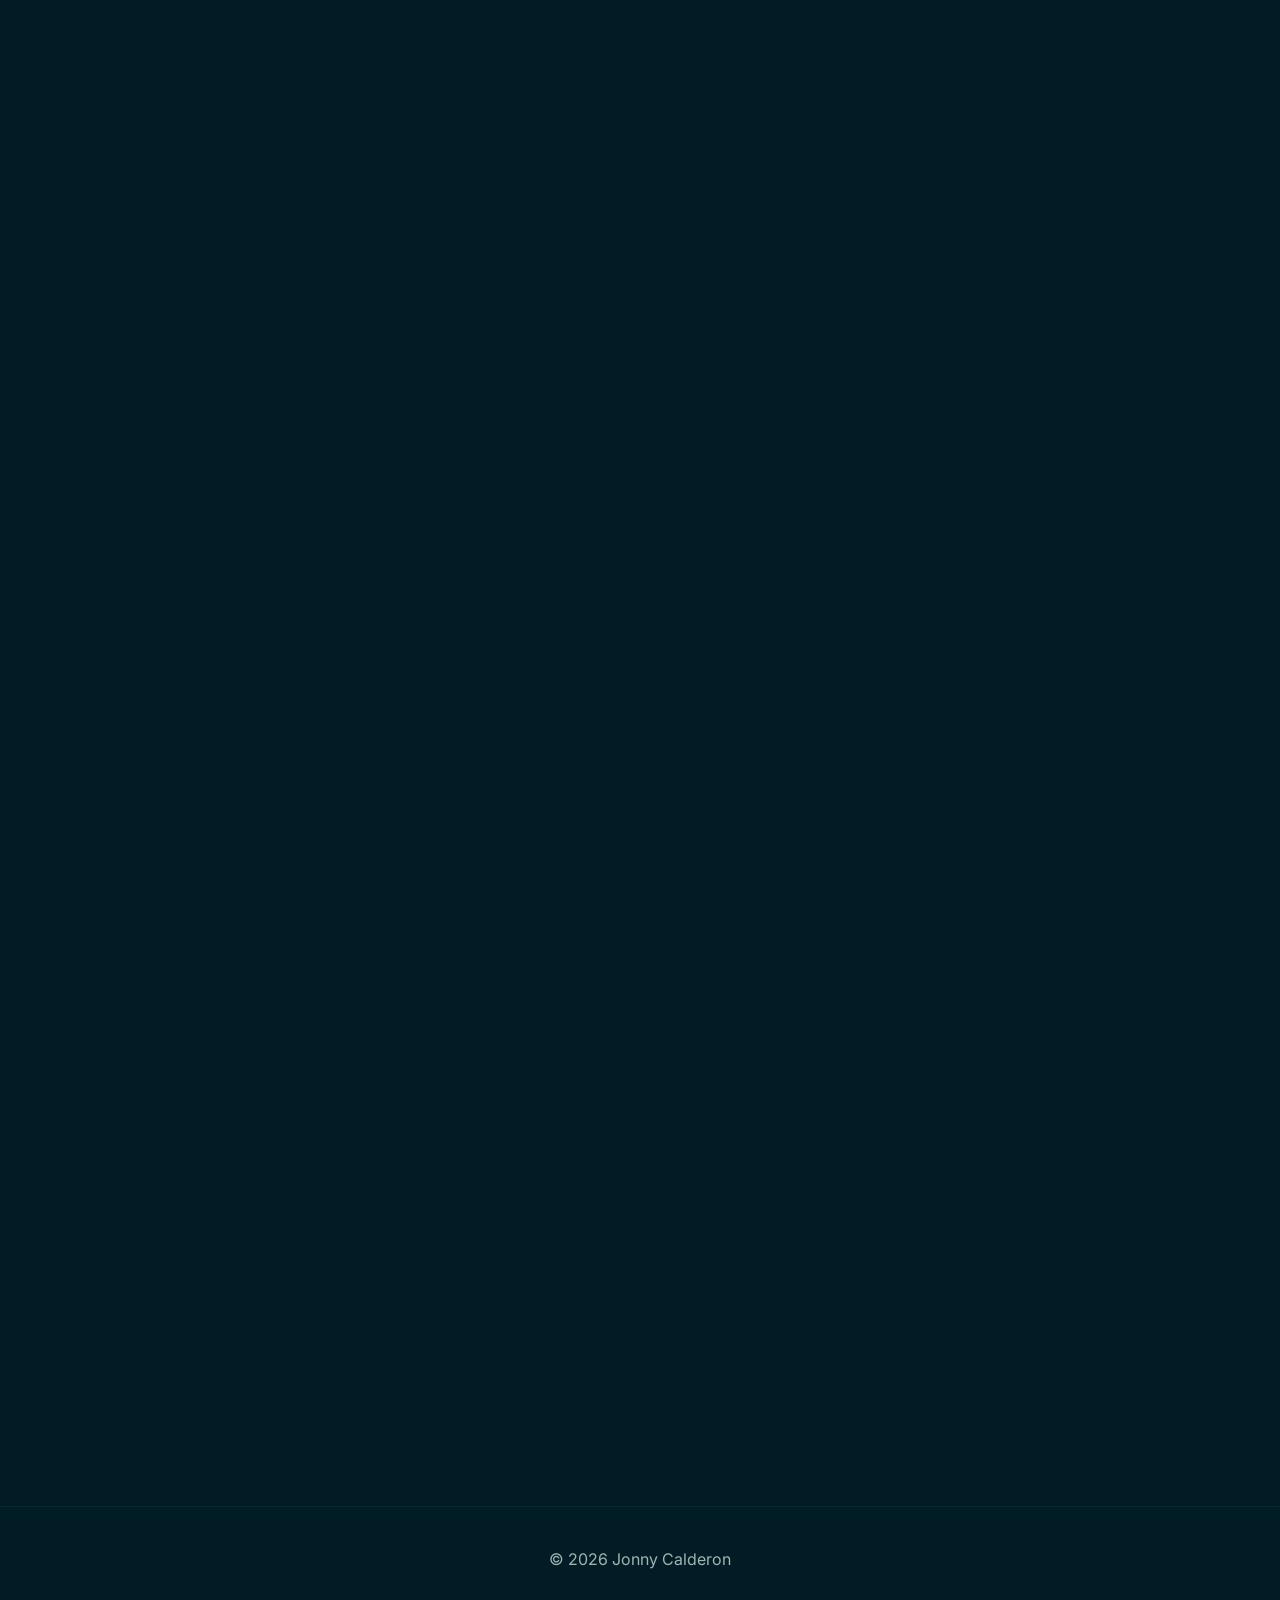
==== commit 118e5612: "redirect" ====
--- a/index.html
+++ b/index.html
@@ -11,6 +11,7 @@
 
   <link rel="preconnect" href="https://fonts.googleapis.com">
   <link rel="preconnect" href="https://fonts.gstatic.com" crossorigin>
+
   <link
     href="https://fonts.googleapis.com/css2?family=Inter:wght@300;400;500;600;700&display=swap"
     rel="stylesheet"
@@ -19,14 +20,20 @@
 
 <body class="home-page">
 
+<!-- NAV -->
 <nav id="navbar">
+
   <div class="logo">
     <a href="index.html">
       <img src="gjc.png" alt="JC Logo">
     </a>
   </div>
 
-  <button class="menu-toggle" id="menu-toggle" aria-label="Open navigation">
+  <button
+    class="menu-toggle"
+    id="menu-toggle"
+    aria-label="Open navigation"
+  >
     ☰
   </button>
 
@@ -36,9 +43,12 @@
     <li><a href="services.html">Services</a></li>
     <li><a href="contact.html">Contact</a></li>
   </ul>
+
 </nav>
 
+<!-- HERO -->
 <section class="hero">
+
   <div class="stars"></div>
 
   <div class="aurora aurora-1"></div>
@@ -47,14 +57,20 @@
   <div class="aurora aurora-4"></div>
 
   <div class="hero-content reveal">
+
     <img src="me.png" alt="Jonny Calderon">
 
     <h1>Jonny Calderon</h1>
 
-    <p>Human Services • Creative Work • Future Therapist</p>
+    <p>
+      Human Services • Creative Work • Future Therapist
+    </p>
 
     <div class="hero-buttons">
-      <a href="projects.html" class="btn">View My Work</a>
+
+      <a href="projects.html" class="btn">
+        View My Work
+      </a>
 
       <a
         href="26 resume.pdf"
@@ -63,114 +79,201 @@
       >
         Download Resume
       </a>
-    </div>
-  </div>
-</section>
-
+
+    </div>
+
+  </div>
+
+</section>
+
+<!-- ABOUT -->
 <section class="section reveal">
-  <span class="section-label">About me</span>
-
-  <h2>Helping Others Feel Seen, Heard, and Valued</h2>
-
-  <p>
-    I’m currently pursuing a bachelor’s degree in Psychology after completing my associate’s in Human Services, with a deep commitment to understanding people and the experiences that shape them. My purpose is rooted in helping the next generation feel seen, heard, and supported in ways that many of us didn’t always have growing up. I want to become a therapist who creates a safe space where people can be honest about what they’re carrying, and where healing feels possible and real. Everything I do is guided by empathy, patience, and the belief that small moments of understanding can change someone’s entire direction in life.
-  </p>
-</section>
-
+
+  <span class="section-label">
+    About me
+  </span>
+
+  <h2>
+    Helping Others Feel Seen, Heard, and Valued
+  </h2>
+
+  <p>
+    I’m currently pursuing a bachelor’s degree in Psychology after
+    completing my associate’s in Human Services, with a deep commitment
+    to understanding people and the experiences that shape them.
+    My purpose is rooted in helping the next generation feel seen,
+    heard, and supported in ways that many of us didn’t always have
+    growing up.
+  </p>
+
+  <p>
+    I want to become a therapist who creates a safe space where people
+    can be honest about what they’re carrying, and where healing feels
+    possible and real. Everything I do is guided by empathy, patience,
+    and the belief that small moments of understanding can change
+    someone’s entire direction in life.
+  </p>
+
+</section>
+
+<!-- QUOTE -->
 <section class="quote-banner reveal">
+
   <h2>
     I’m passionate about helping people grow, understand themselves,
-    and build meaningful lives through empathy, creativity, and connection.
-  </h2>
-</section>
-
+    and build meaningful lives through empathy, creativity, and
+    connection.
+  </h2>
+
+</section>
+
+<!-- FEATURED WORK -->
 <section class="section reveal">
-  <span class="section-label">Featured</span>
-
-  <h2>Featured Work</h2>
-
-  <p>
-    Creative projects, photography, and personal growth exploration.
+
+  <span class="section-label">
+    Featured
+  </span>
+
+  <h2>
+    Featured Work
+  </h2>
+
+  <p>
+    Creative projects, photography, business websites,
+    and personal growth exploration.
   </p>
 
   <div class="grid">
 
+    <!-- BRITNEY HARRIS -->
     <div class="card">
-      <img src="slate.jpg" alt="Creative Work">
+
+      <img src="slate.jpg" alt="Britney Harris Photography">
 
       <div class="card-content">
-        <div class="tags">
-          <span>HTML</span>
-          <span>CSS</span>
-          <span>Design</span>
-        </div>
-
-        <h3>Creative Projects</h3>
-
-        <p>
-          Design concepts, storytelling, and personal creative exploration.
-        </p>
-
-        <a href="projects.html" class="btn small-btn">Explore</a>
-      </div>
-    </div>
-
-    <div class="card">
-      <img src="slate1.jpg" alt="Photography">
-
-      <div class="card-content">
+
         <div class="tags">
           <span>Photography</span>
-          <span>Visuals</span>
+          <span>Branding</span>
+          <span>Website</span>
         </div>
 
-        <h3>Photography</h3>
+        <h3>
+          Britney Harris Photography
+        </h3>
 
         <p>
-          Capturing atmosphere, emotion, and meaningful moments.
+          Elegant photography portfolio designed with immersive visuals,
+          smooth transitions, and modern responsive layouts.
         </p>
 
-        <a href="photography.html" class="btn small-btn">View Gallery</a>
+        <a
+          href="https://jonniesta.github.io/Britney-Harris-Photography/index.html#services"
+          class="btn small-btn"
+          target="_blank"
+        >
+          Visit Site
+        </a>
+
       </div>
-    </div>
-
+
+    </div>
+
+    <!-- ECJ SERVICES -->
     <div class="card">
+
+      <img src="slate1.jpg" alt="ECJ Services">
+
+      <div class="card-content">
+
+        <div class="tags">
+          <span>Business</span>
+          <span>Landscaping</span>
+          <span>Family Owned</span>
+        </div>
+
+        <h3>
+          ECJ Services
+        </h3>
+
+        <p>
+          Family-owned business website showcasing landscaping work,
+          professionalism, and community-focused service.
+        </p>
+
+        <a
+          href="https://ecjservices.github.io/ECJ/#all-work"
+          class="btn small-btn"
+          target="_blank"
+        >
+          View Project
+        </a>
+
+      </div>
+
+    </div>
+
+    <!-- HUMAN SERVICES -->
+    <div class="card">
+
       <img src="me.png" alt="Human Services">
 
       <div class="card-content">
+
         <div class="tags">
           <span>Psychology</span>
           <span>Growth</span>
           <span>Support</span>
         </div>
 
-        <h3>Human Services Journey</h3>
+        <h3>
+          Human Services Journey
+        </h3>
 
         <p>
-          Exploring psychology, empathy, and meaningful support for others.
+          Exploring psychology, empathy, and meaningful support
+          for others through education and personal growth.
         </p>
 
-        <a href="contact.html" class="btn small-btn">Connect</a>
+        <a href="contact.html" class="btn small-btn">
+          Connect
+        </a>
+
       </div>
-    </div>
-
-  </div>
-</section>
-
+
+    </div>
+
+  </div>
+
+</section>
+
+<!-- CONTACT -->
 <section class="section reveal">
-  <span class="section-label">Connect</span>
-
-  <h2>Let’s Work Together</h2>
-
-  <p>
-    Open to collaboration, conversation, photography, and creative opportunities.
+
+  <span class="section-label">
+    Connect
+  </span>
+
+  <h2>
+    Let’s Work Together
+  </h2>
+
+  <p>
+    Open to collaboration, conversation, photography,
+    and creative opportunities.
   </p>
 
   <div class="center-btn">
-    <a href="contact.html" class="btn">Contact Me</a>
-  </div>
-</section>
-
+
+    <a href="contact.html" class="btn">
+      Contact Me
+    </a>
+
+  </div>
+
+</section>
+
+<!-- FOOTER -->
 <footer>
   © 2026 Jonny Calderon
 </footer>
--- a/styles.css
+++ b/styles.css
@@ -1116,8 +1116,71 @@
   }
 
   .woohoo-cat img {
-    width: 140px;
-    height: 140px;
-  }
-
-}
+    width: 160px;
+    height: 160px;
+  }
+
+}
+.services-section {
+  width: 90%;
+  max-width: 1300px;
+
+  margin: 0 auto;
+
+  padding: 160px 0 100px;
+}
+
+.services-grid {
+  display: grid;
+
+  grid-template-columns:
+    repeat(auto-fit, minmax(320px, 1fr));
+
+  gap: 30px;
+}
+
+.service-card {
+  background:
+    linear-gradient(
+      180deg,
+      rgba(13,51,56,0.95),
+      rgba(9,30,39,0.95)
+    );
+
+  border-radius: 22px;
+
+  padding: 30px;
+
+  border:
+    1px solid rgba(105,180,55,0.15);
+
+  transition: 0.35s ease;
+}
+
+.service-card:hover {
+  transform: translateY(-6px);
+
+  border-color:
+    rgba(145,218,115,0.4);
+
+  box-shadow:
+    0 18px 40px rgba(0,0,0,0.3);
+}
+
+.service-card h3 {
+  margin-bottom: 12px;
+
+  font-size: 1.4rem;
+}
+
+.service-card p {
+  color: var(--muted);
+
+  margin-bottom: 22px;
+}
+
+.service-buttons {
+  display: flex;
+  gap: 12px;
+  flex-wrap: wrap;
+}
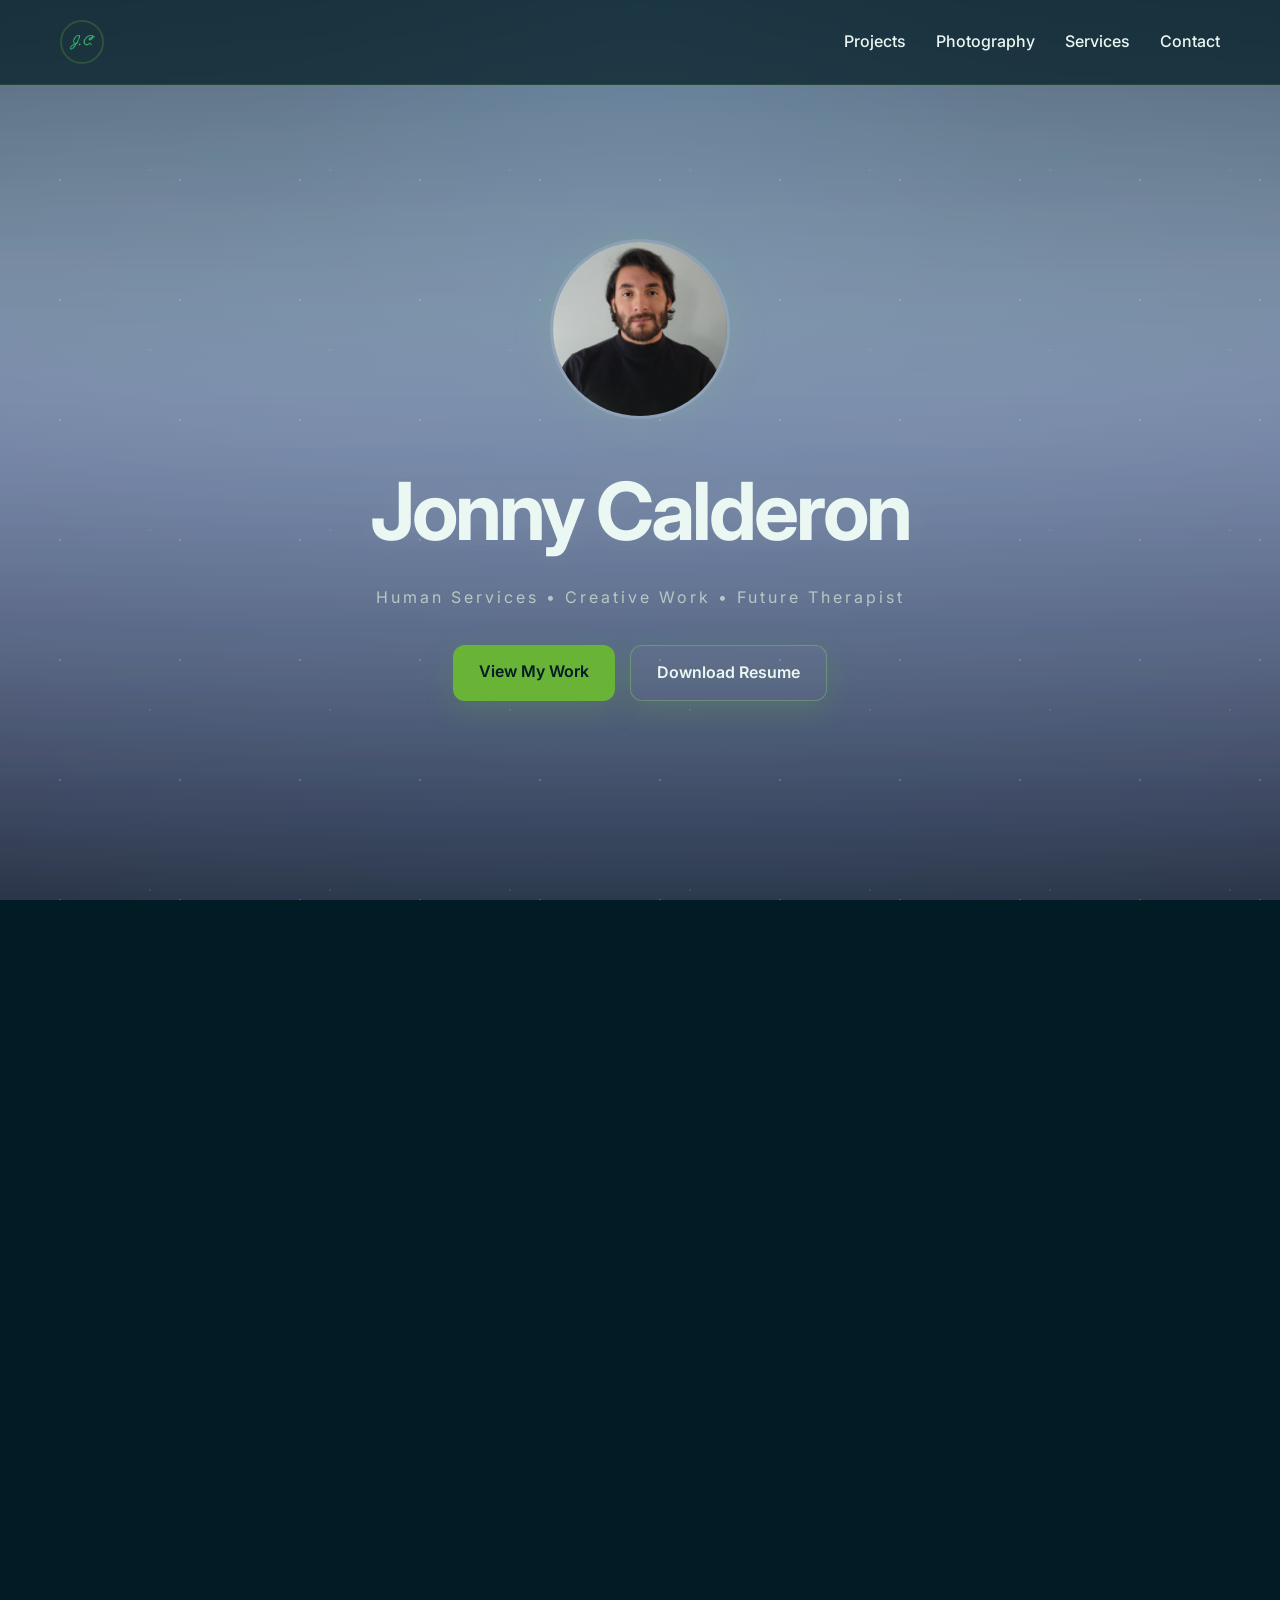
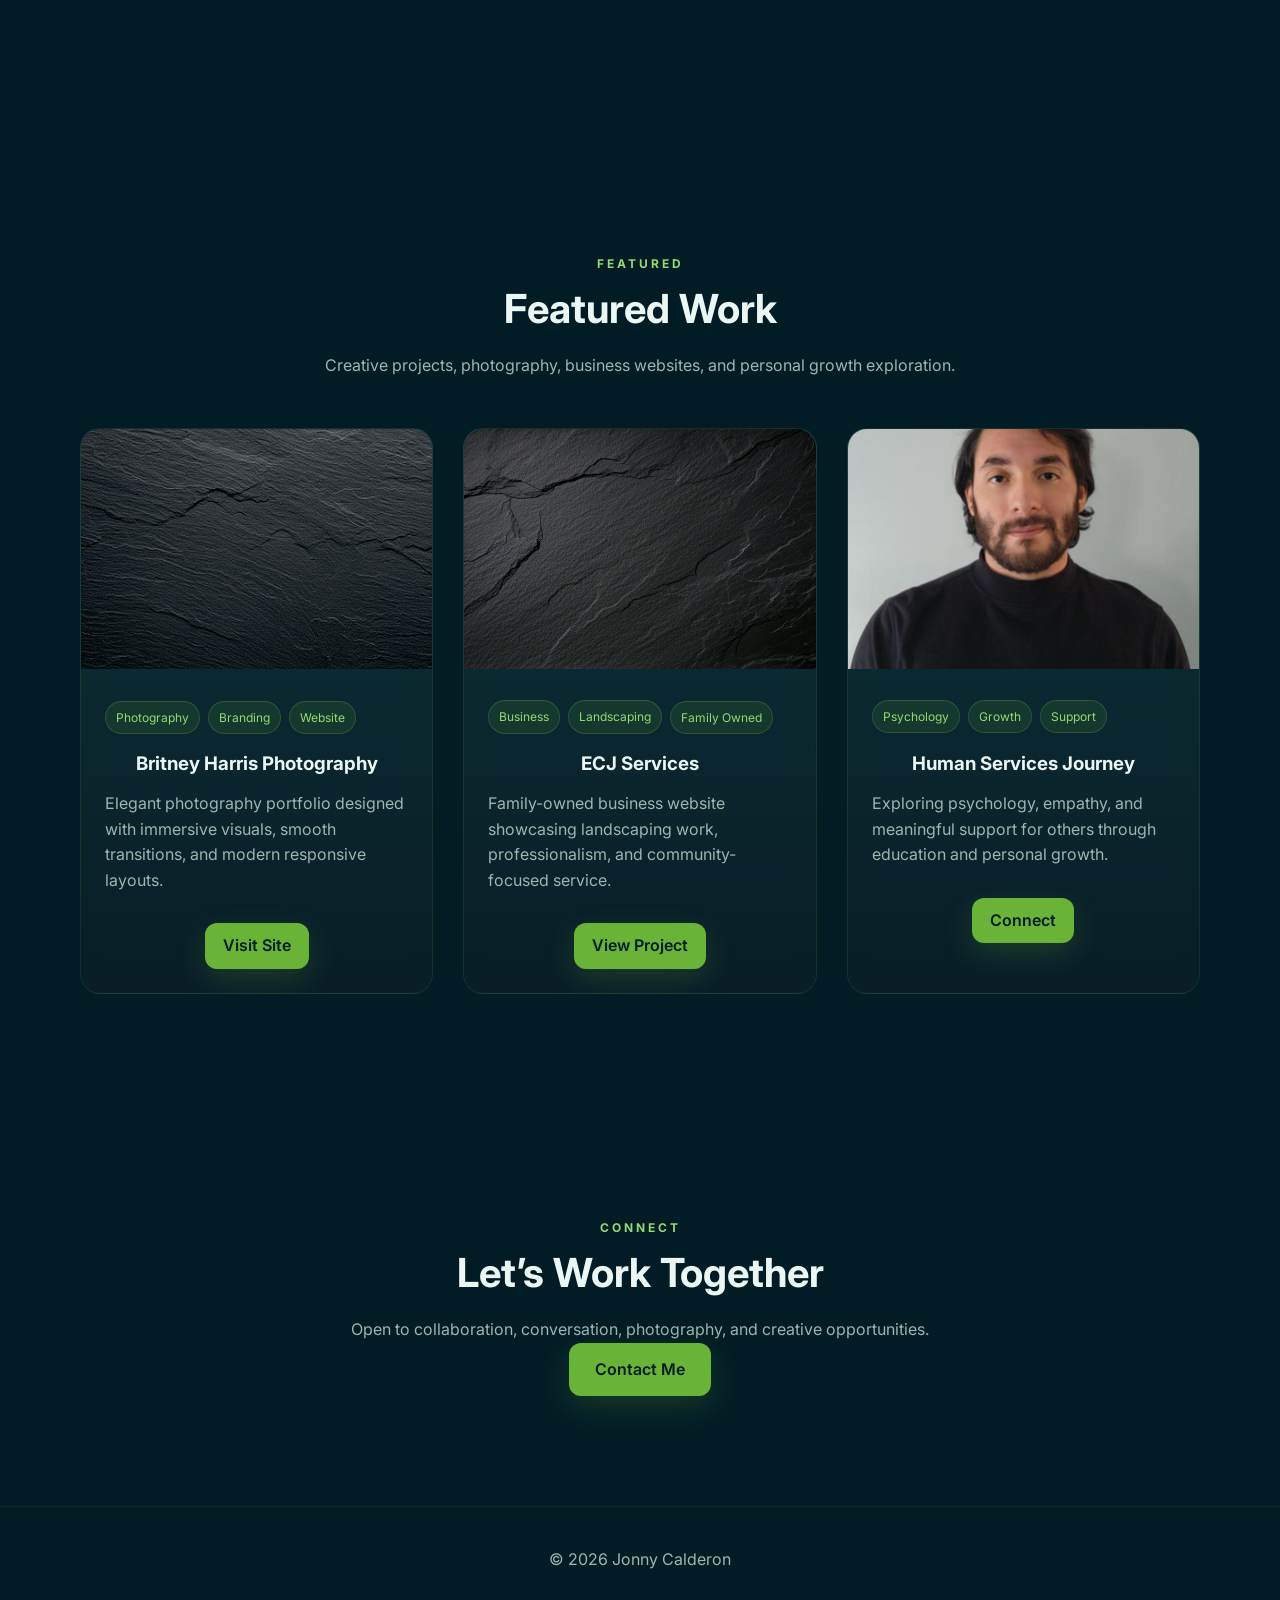
==== commit 2d8c2691: "Updated redirect" ====
--- a/index.html
+++ b/index.html
@@ -168,7 +168,7 @@
         </p>
 
         <a
-          href="https://jonniesta.github.io/Britney-Harris-Photography/index.html#services"
+          href="https://jonniesta.github.io/Britney-Harris-Photography/index.html"
           class="btn small-btn"
           target="_blank"
         >
@@ -202,7 +202,7 @@
         </p>
 
         <a
-          href="https://ecjservices.github.io/ECJ/#all-work"
+          href="https://ecjservices.github.io/ECJ/"
           class="btn small-btn"
           target="_blank"
         >
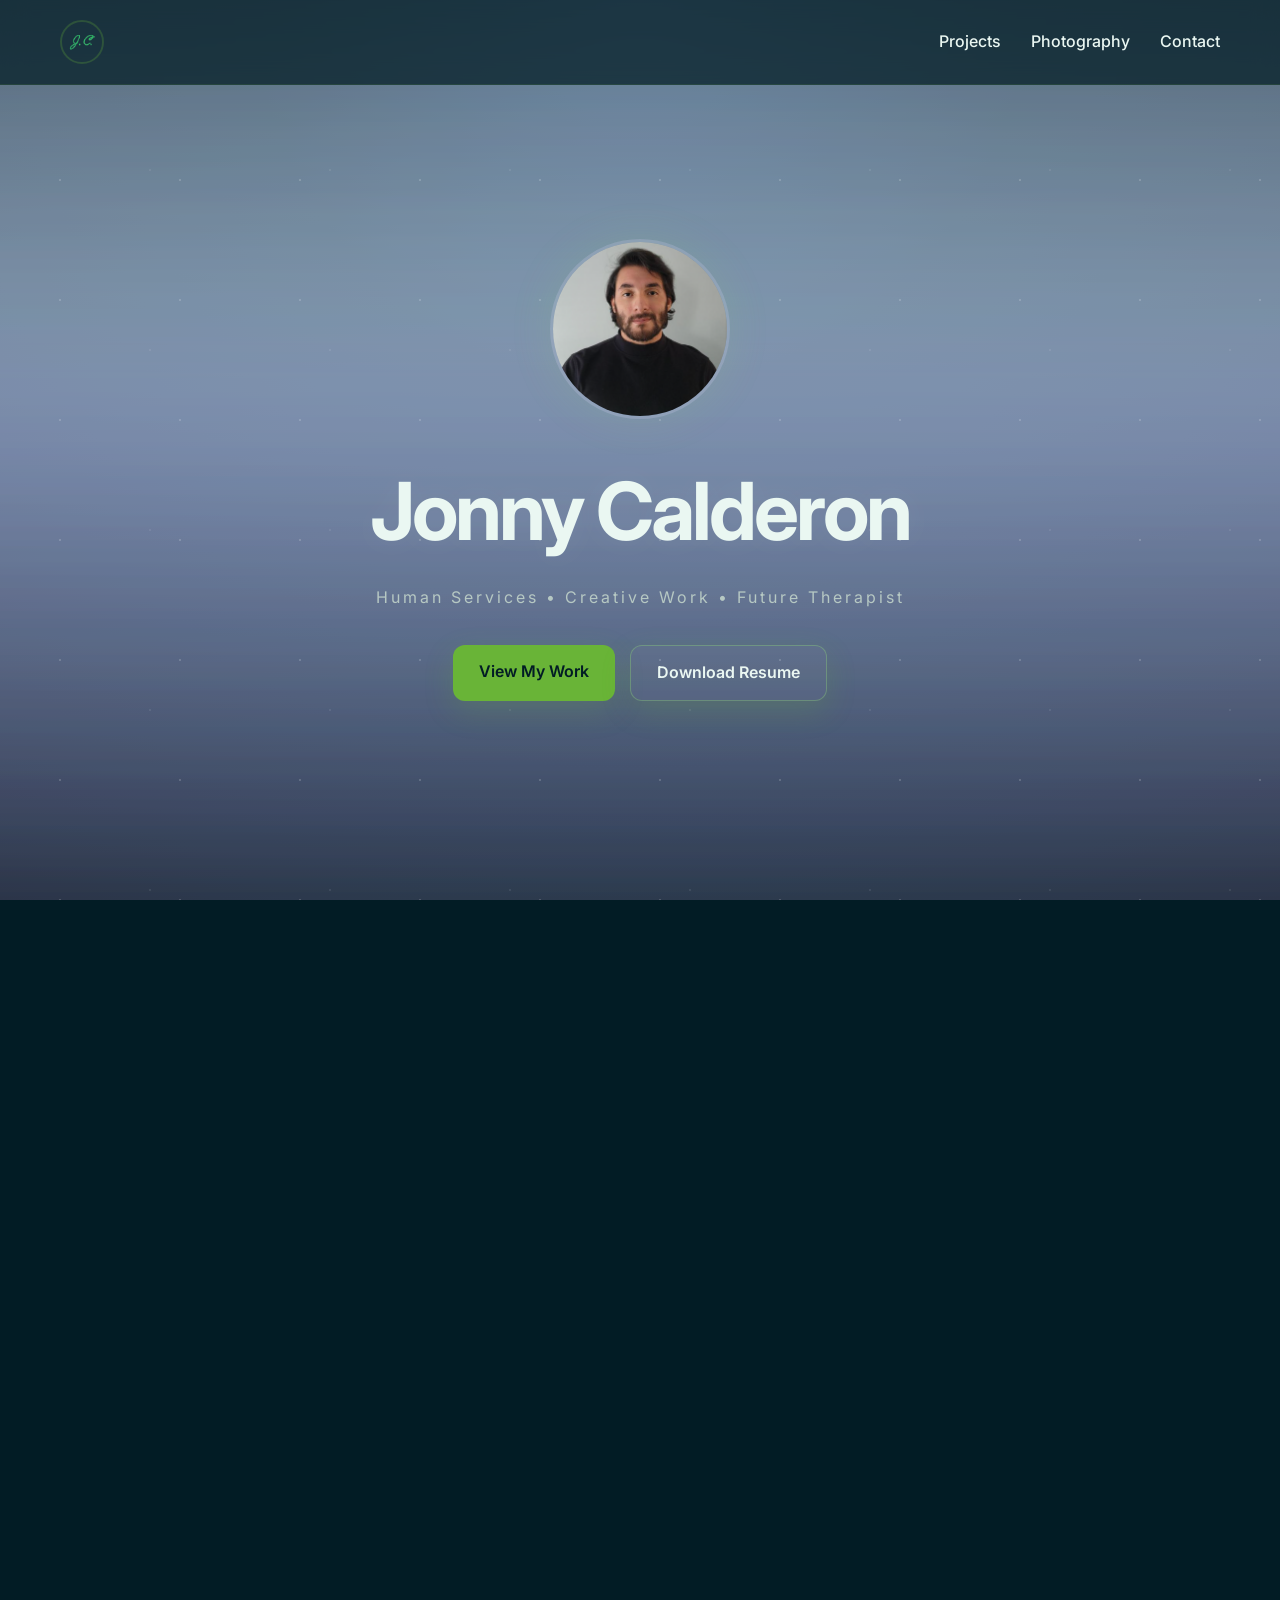
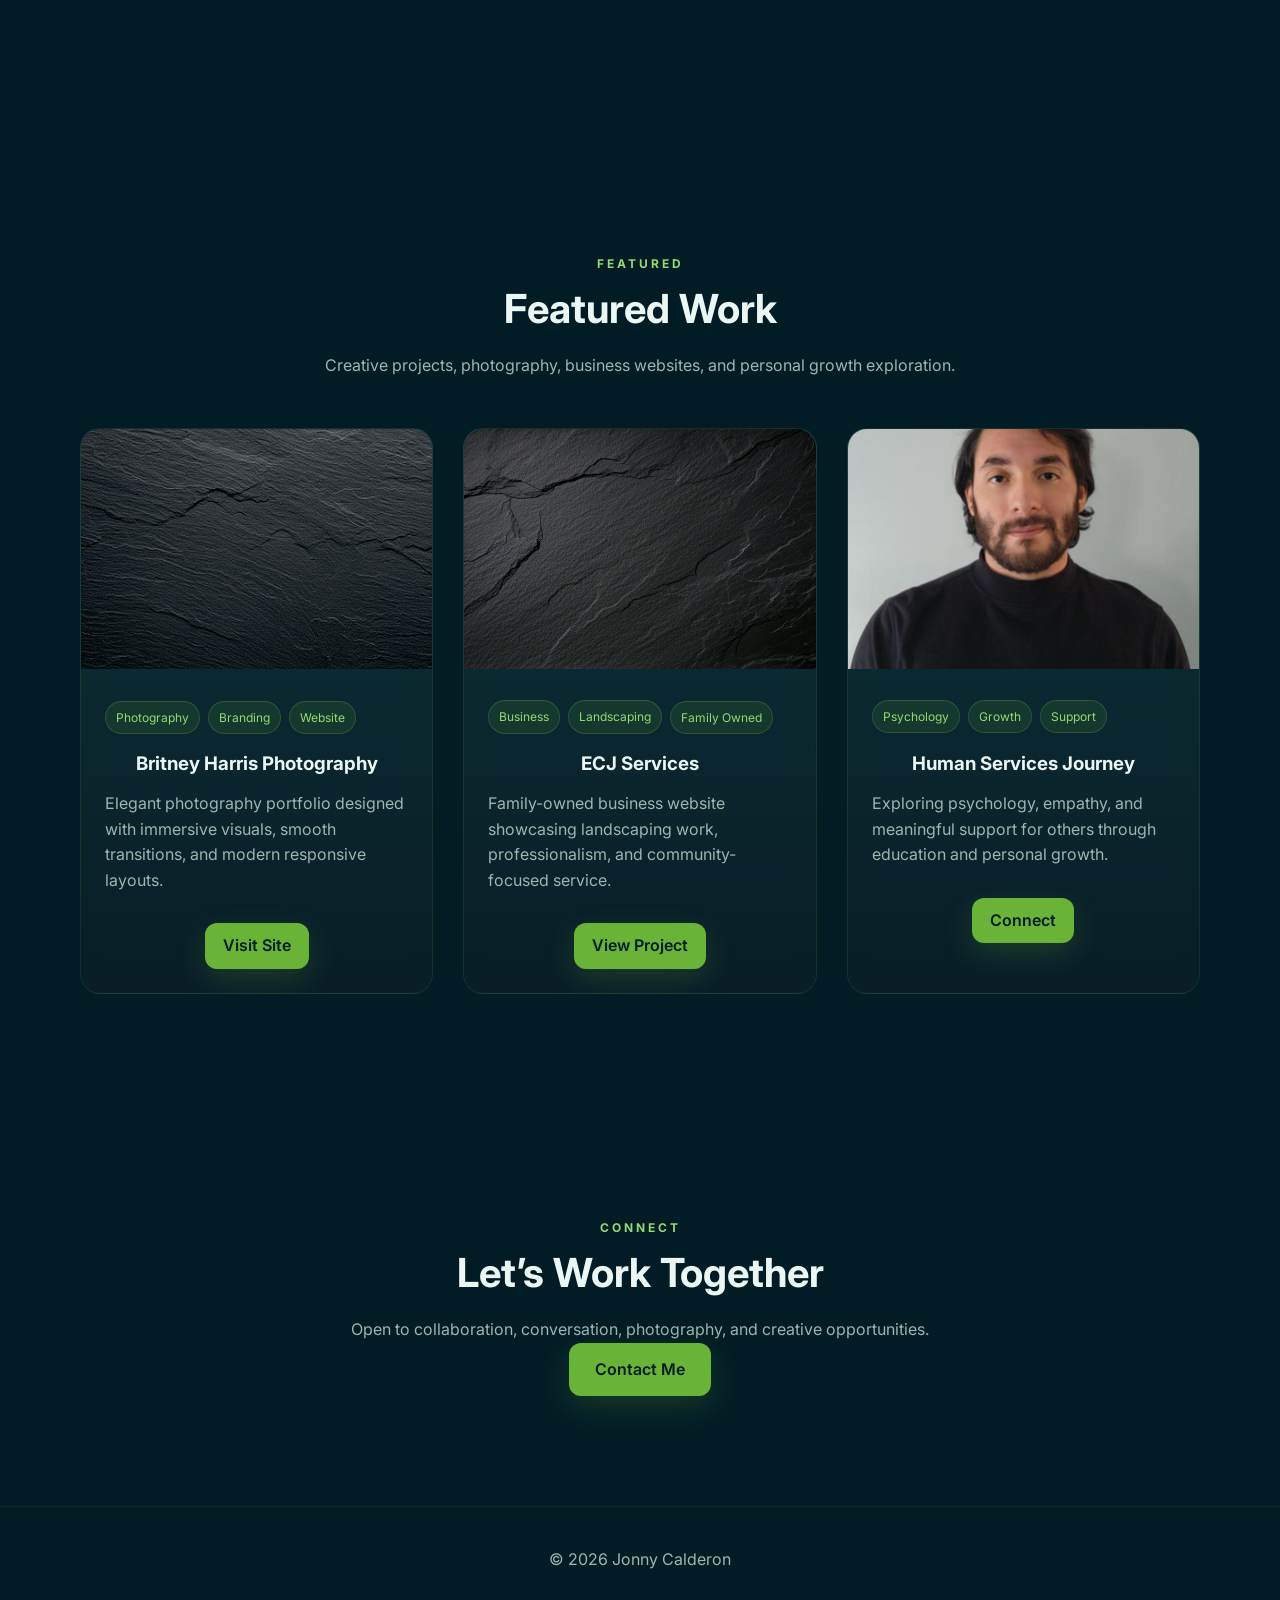
==== commit d4abe011: "Update index.html" ====
--- a/index.html
+++ b/index.html
@@ -40,7 +40,7 @@
   <ul id="nav-menu">
     <li><a href="projects.html">Projects</a></li>
     <li><a href="photography.html">Photography</a></li>
-    <li><a href="services.html">Services</a></li>
+
     <li><a href="contact.html">Contact</a></li>
   </ul>
 
